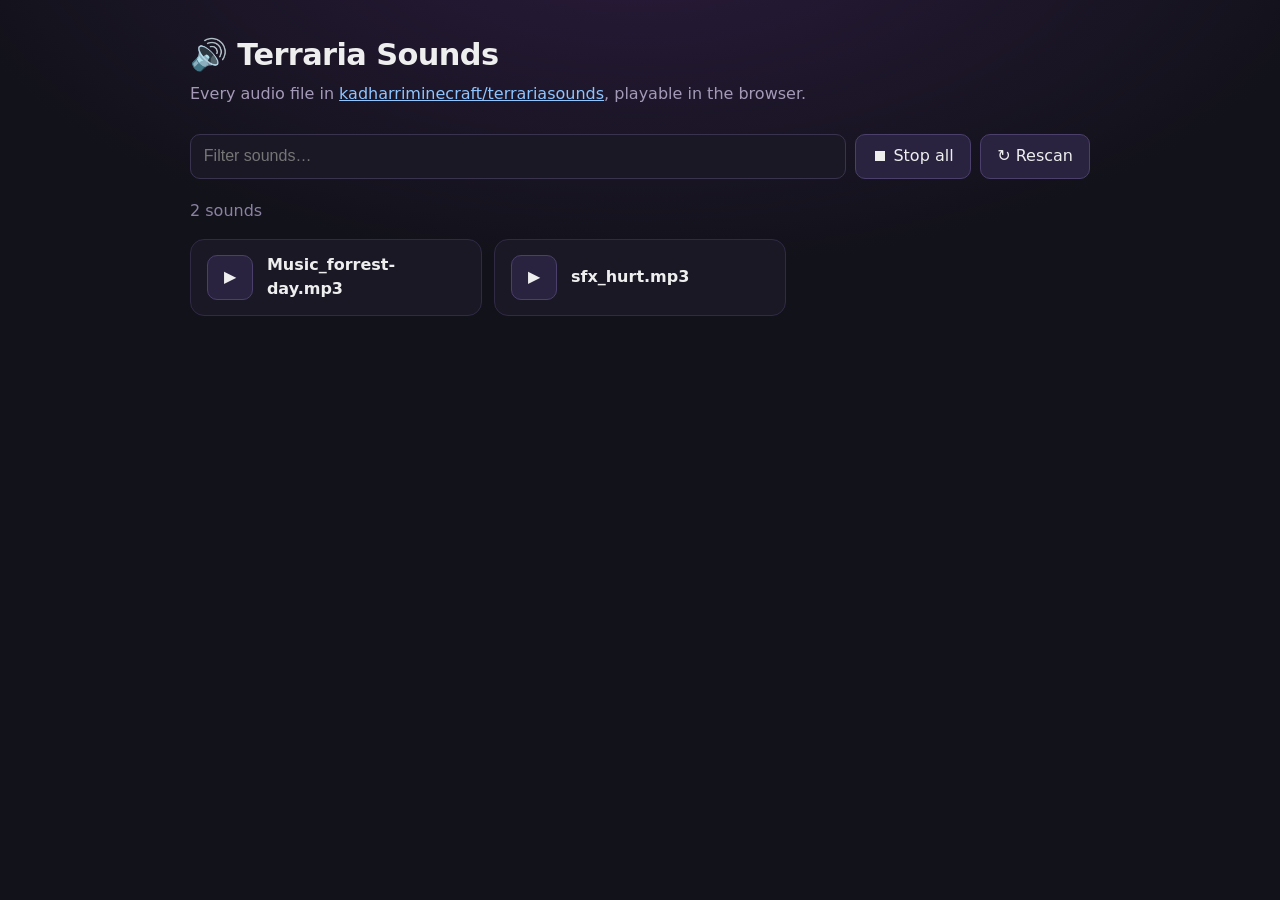
==== index.html @ 5f54c2b4 "Add single-file HTML sound board for the repo's audio files" ====
<!doctype html>
<html lang="en">
<head>
<meta charset="utf-8">
<meta name="viewport" content="width=device-width,initial-scale=1">
<title>Terraria Sounds — Sound Board</title>
<style>
  :root { color-scheme: dark; }
  * { box-sizing: border-box; }
  body {
    margin: 0; padding: 2rem 1.25rem 4rem;
    font: 16px/1.5 system-ui, -apple-system, "Segoe UI", sans-serif;
    background: radial-gradient(1200px 600px at 50% -10%, #2b1b3d, #12121a 60%);
    color: #eee; min-height: 100vh;
  }
  main { max-width: 900px; margin: 0 auto; }
  h1 { margin: 0 0 .25rem; font-size: 1.9rem; letter-spacing: -.02em; }
  p.sub { margin: 0 0 1.75rem; color: #a49ab8; }
  .toolbar { display: flex; gap: .6rem; flex-wrap: wrap; margin-bottom: 1.25rem; }
  input[type=search] {
    flex: 1 1 220px; padding: .6rem .8rem; border-radius: 10px;
    border: 1px solid #3a3350; background: #1b1826; color: #eee; font-size: 1rem;
  }
  button { font: inherit; cursor: pointer; }
  .toolbar button, .card .play {
    border: 1px solid #4b3f6b; background: #2a2340; color: #eee;
    padding: .6rem 1rem; border-radius: 10px; transition: .15s;
  }
  .toolbar button:hover, .card .play:hover { background: #3a2f57; }
  .grid { display: grid; gap: .75rem; grid-template-columns: repeat(auto-fill, minmax(260px, 1fr)); }
  .card {
    background: #1b1826; border: 1px solid #302a45; border-radius: 14px;
    padding: .85rem 1rem; display: flex; align-items: center; gap: .85rem;
  }
  .card.playing { border-color: #7ee0a5; box-shadow: 0 0 0 2px #7ee0a522; }
  .card .name { font-weight: 600; word-break: break-word; }
  .card .meta { color: #8b82a3; font-size: .8rem; }
  .card .play { flex: 0 0 auto; }
  .status { color: #8b82a3; margin: 1rem 0; }
  a { color: #8ec5ff; }
</style>
</head>
<body>
<main>
  <h1>🔊 Terraria Sounds</h1>
  <p class="sub">Every audio file in <a href="https://github.com/kadharriminecraft/terrariasounds">kadharriminecraft/terrariasounds</a>, playable in the browser.</p>

  <div class="toolbar">
    <input type="search" id="filter" placeholder="Filter sounds…" aria-label="Filter sounds">
    <button id="stopAll" type="button">⏹ Stop all</button>
    <button id="reload" type="button">↻ Rescan</button>
  </div>

  <p class="status" id="status">Loading…</p>
  <div class="grid" id="grid"></div>
</main>

<script>
const OWNER = "kadharriminecraft", REPO = "terrariasounds", BRANCH = "main";
const RAW = `https://raw.githubusercontent.com/${OWNER}/${REPO}/${BRANCH}/`;
const AUDIO = /\.(mp3|wav|ogg|m4a|flac|aac|opus|weba)$/i;

// Fallback list, used if the GitHub API is unreachable (offline / rate-limited).
const FALLBACK = ["Music_forrest-day.mp3", "sfx_hurt.mp3"];

let items = [];
const grid = document.getElementById("grid");
const statusEl = document.getElementById("status");
const filterEl = document.getElementById("filter");
let current = null;

function human(bytes) {
  if (!bytes) return "";
  const u = ["B", "KB", "MB", "GB"];
  let i = 0;
  while (bytes >= 1024 && i < u.length - 1) { bytes /= 1024; i++; }
  return `${bytes.toFixed(bytes < 10 && i > 0 ? 1 : 0)} ${u[i]}`;
}

function render() {
  const q = filterEl.value.trim().toLowerCase();
  const shown = items.filter(f => f.name.toLowerCase().includes(q));
  grid.textContent = "";
  for (const f of shown) grid.appendChild(card(f));
  statusEl.textContent = shown.length
    ? `${shown.length} sound${shown.length === 1 ? "" : "s"}`
    : "No sounds found.";
}

function card(file) {
  const el = document.createElement("div");
  el.className = "card";

  const btn = document.createElement("button");
  btn.className = "play";
  btn.type = "button";
  btn.textContent = "▶";

  const info = document.createElement("div");
  const name = document.createElement("div");
  name.className = "name";
  name.textContent = file.name;
  const meta = document.createElement("div");
  meta.className = "meta";
  meta.textContent = [file.dir, human(file.size)].filter(Boolean).join(" · ");
  info.append(name, meta);

  btn.addEventListener("click", () => play(el, file, btn));
  el.append(btn, info);
  return el;
}

function play(el, file, btn) {
  if (current) { current.audio.pause(); current.card.classList.remove("playing"); }
  const audio = new Audio(file.url);
  audio.preload = "none";
  btn.textContent = "⏸";
  el.classList.add("playing");
  current = { audio, card: el, btn };
  audio.addEventListener("ended", () => { btn.textContent = "▶"; el.classList.remove("playing"); });
  audio.play().catch(err => {
    statusEl.textContent = `Couldn't play ${file.name}: ${err.message}`;
    btn.textContent = "▶"; el.classList.remove("playing");
  });
}

async function scan() {
  statusEl.textContent = "Loading…";
  try {
    const res = await fetch(`https://api.github.com/repos/${OWNER}/${REPO}/git/trees/${BRANCH}?recursive=1`,
      { headers: { Accept: "application/vnd.github+json" } });
    if (!res.ok) throw new Error(`GitHub API ${res.status}`);
    const data = await res.json();
    const found = (data.tree || [])
      .filter(n => n.type === "blob" && AUDIO.test(n.path))
      .map(n => ({ name: n.path.split("/").pop(), dir: n.path.includes("/") ? n.path.split("/").slice(0, -1).join("/") : "", size: n.size, url: RAW + n.path.split("/").map(encodeURIComponent).join("/") }));
    items = found.length ? found : FALLBACK.map(n => ({ name: n, dir: "", size: 0, url: RAW + n }));
  } catch {
    items = FALLBACK.map(n => ({ name: n, dir: "", size: 0, url: RAW + n }));
    statusEl.textContent = "";
  }
  render();
}

filterEl.addEventListener("input", render);
document.getElementById("reload").addEventListener("click", scan);
document.getElementById("stopAll").addEventListener("click", () => {
  if (current) { current.audio.pause(); current.btn.textContent = "▶"; current.card.classList.remove("playing"); current = null; }
});

scan();
</script>
</body>
</html>
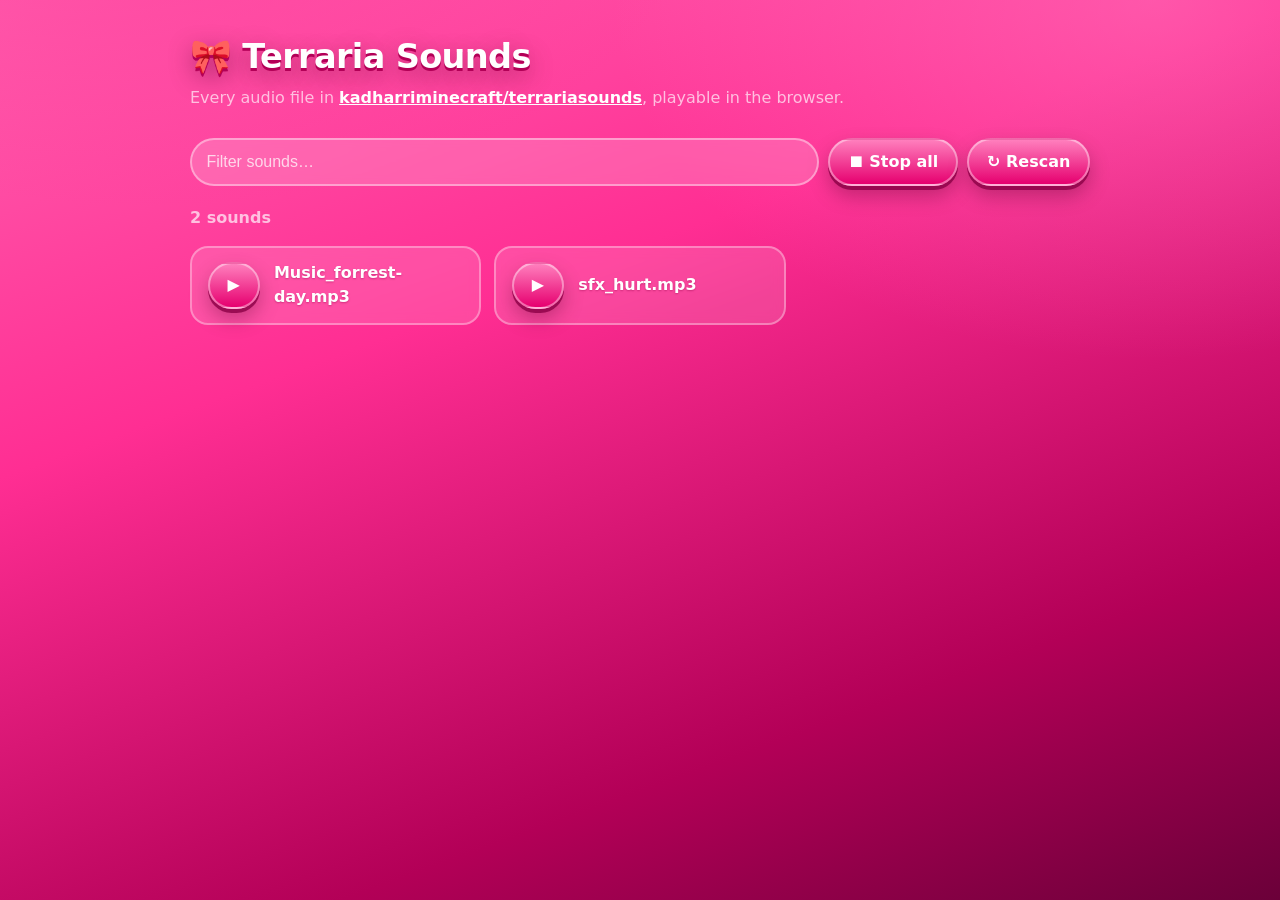
==== commit 883467e2: "Pink it up: hot-pink sound board theme" ====
--- a/index.html
+++ b/index.html
@@ -5,45 +5,80 @@
 <meta name="viewport" content="width=device-width,initial-scale=1">
 <title>Terraria Sounds — Sound Board</title>
 <style>
-  :root { color-scheme: dark; }
+  :root {
+    color-scheme: dark;
+    --pink-50:  #fff0f7;
+    --pink-200: #ffc0e0;
+    --pink-300: #ff9bcb;
+    --pink-400: #ff5fae;
+    --pink-500: #ff2e93;
+    --pink-600: #e6006f;
+    --pink-700: #b30057;
+    --ink:      #2a0a1c;
+  }
   * { box-sizing: border-box; }
   body {
     margin: 0; padding: 2rem 1.25rem 4rem;
     font: 16px/1.5 system-ui, -apple-system, "Segoe UI", sans-serif;
-    background: radial-gradient(1200px 600px at 50% -10%, #2b1b3d, #12121a 60%);
-    color: #eee; min-height: 100vh;
+    color: var(--pink-50);
+    min-height: 100vh;
+    background:
+      radial-gradient(900px 500px at 12% -10%, #ff2e9366, transparent 60%),
+      radial-gradient(900px 600px at 90% 0%, #ff8ac866, transparent 60%),
+      linear-gradient(160deg, #ff5fae 0%, #ff2e93 35%, #b30057 75%, #6b0039 100%);
+    background-attachment: fixed;
   }
   main { max-width: 900px; margin: 0 auto; }
-  h1 { margin: 0 0 .25rem; font-size: 1.9rem; letter-spacing: -.02em; }
-  p.sub { margin: 0 0 1.75rem; color: #a49ab8; }
+  h1 {
+    margin: 0 0 .25rem; font-size: 2.1rem; letter-spacing: -.02em;
+    color: #fff; text-shadow: 0 3px 0 #b30057, 0 8px 24px #4d002670;
+  }
+  p.sub { margin: 0 0 1.75rem; color: var(--pink-200); }
+  p.sub a { color: #fff; font-weight: 600; }
+
   .toolbar { display: flex; gap: .6rem; flex-wrap: wrap; margin-bottom: 1.25rem; }
   input[type=search] {
-    flex: 1 1 220px; padding: .6rem .8rem; border-radius: 10px;
-    border: 1px solid #3a3350; background: #1b1826; color: #eee; font-size: 1rem;
+    flex: 1 1 220px; padding: .65rem .9rem; border-radius: 999px;
+    border: 2px solid #fff6; background: #ffffff2e; color: #fff;
+    font-size: 1rem; outline: none; backdrop-filter: blur(4px);
   }
-  button { font: inherit; cursor: pointer; }
+  input[type=search]::placeholder { color: #ffd7ea; }
+  input[type=search]:focus { border-color: #fff; background: #ffffff44; }
+
+  button { font: inherit; cursor: pointer; font-weight: 600; }
   .toolbar button, .card .play {
-    border: 1px solid #4b3f6b; background: #2a2340; color: #eee;
-    padding: .6rem 1rem; border-radius: 10px; transition: .15s;
+    border: 2px solid #fff6; color: #fff;
+    background: linear-gradient(180deg, #ff7fbd, #e6006f);
+    padding: .6rem 1.1rem; border-radius: 999px;
+    box-shadow: 0 4px 0 #8c0047cc, 0 10px 20px #4d002655;
+    transition: transform .12s, box-shadow .12s, background .15s, filter .15s;
   }
-  .toolbar button:hover, .card .play:hover { background: #3a2f57; }
-  .grid { display: grid; gap: .75rem; grid-template-columns: repeat(auto-fill, minmax(260px, 1fr)); }
+  .toolbar button:hover, .card .play:hover { background: linear-gradient(180deg, #ffa0d1, #ff2e93); filter: brightness(1.05); }
+  .toolbar button:active, .card .play:active { transform: translateY(3px); box-shadow: 0 1px 0 #8c0047cc; }
+
+  .grid { display: grid; gap: .8rem; grid-template-columns: repeat(auto-fill, minmax(265px, 1fr)); }
   .card {
-    background: #1b1826; border: 1px solid #302a45; border-radius: 14px;
-    padding: .85rem 1rem; display: flex; align-items: center; gap: .85rem;
+    background: #fff2; border: 2px solid #fff5; border-radius: 18px;
+    padding: .85rem 1rem; display: flex; align-items: center; gap: .9rem;
+    backdrop-filter: blur(6px); transition: .15s;
   }
-  .card.playing { border-color: #7ee0a5; box-shadow: 0 0 0 2px #7ee0a522; }
-  .card .name { font-weight: 600; word-break: break-word; }
-  .card .meta { color: #8b82a3; font-size: .8rem; }
+  .card.playing {
+    border-color: #fff; background: #ffffff44;
+    box-shadow: 0 0 0 4px #ffffff33, 0 10px 26px #4d002666;
+    animation: glow 1.2s ease-in-out infinite alternate;
+  }
+  @keyframes glow { to { box-shadow: 0 0 0 8px #ffffff22, 0 12px 34px #ff2e9399; } }
+  .card .name { font-weight: 700; color: #fff; word-break: break-word; text-shadow: 0 1px 2px #8c004766; }
+  .card .meta { color: var(--pink-200); font-size: .8rem; }
   .card .play { flex: 0 0 auto; }
-  .status { color: #8b82a3; margin: 1rem 0; }
-  a { color: #8ec5ff; }
+  .status { color: var(--pink-200); margin: 1rem 0; font-weight: 600; }
+  a { color: #fff; }
 </style>
 </head>
 <body>
 <main>
-  <h1>🔊 Terraria Sounds</h1>
-  <p class="sub">Every audio file in <a href="https://github.com/kadharriminecraft/terrariasounds">kadharriminecraft/terrariasounds</a>, playable in the browser.</p>
+  <h1>🎀 Terraria Sounds</h1>
+  <p class="sub">Every audio file in <a href="https://github.com/kadharriminecraft/terrariasounds" target="_blank" rel="noopener">kadharriminecraft/terrariasounds</a>, playable in the browser.</p>
 
   <div class="toolbar">
     <input type="search" id="filter" placeholder="Filter sounds…" aria-label="Filter sounds">
@@ -137,7 +172,6 @@
     items = found.length ? found : FALLBACK.map(n => ({ name: n, dir: "", size: 0, url: RAW + n }));
   } catch {
     items = FALLBACK.map(n => ({ name: n, dir: "", size: 0, url: RAW + n }));
-    statusEl.textContent = "";
   }
   render();
 }
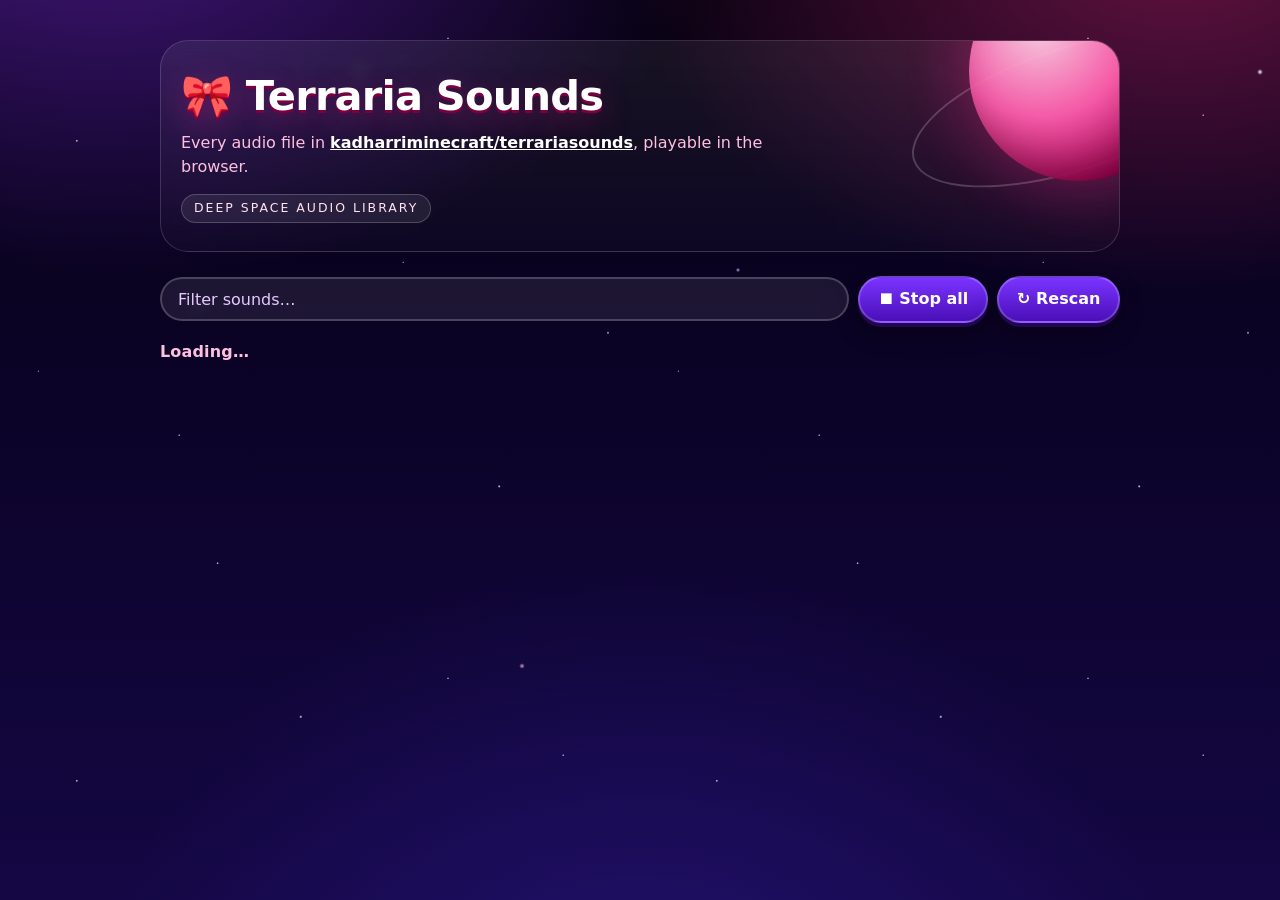
==== commit d63d4f70: "Rewire index.html to space theme + external CSS/JS" ====
--- a/index.html
+++ b/index.html
@@ -4,81 +4,16 @@
 <meta charset="utf-8">
 <meta name="viewport" content="width=device-width,initial-scale=1">
 <title>Terraria Sounds — Sound Board</title>
-<style>
-  :root {
-    color-scheme: dark;
-    --pink-50:  #fff0f7;
-    --pink-200: #ffc0e0;
-    --pink-300: #ff9bcb;
-    --pink-400: #ff5fae;
-    --pink-500: #ff2e93;
-    --pink-600: #e6006f;
-    --pink-700: #b30057;
-    --ink:      #2a0a1c;
-  }
-  * { box-sizing: border-box; }
-  body {
-    margin: 0; padding: 2rem 1.25rem 4rem;
-    font: 16px/1.5 system-ui, -apple-system, "Segoe UI", sans-serif;
-    color: var(--pink-50);
-    min-height: 100vh;
-    background:
-      radial-gradient(900px 500px at 12% -10%, #ff2e9366, transparent 60%),
-      radial-gradient(900px 600px at 90% 0%, #ff8ac866, transparent 60%),
-      linear-gradient(160deg, #ff5fae 0%, #ff2e93 35%, #b30057 75%, #6b0039 100%);
-    background-attachment: fixed;
-  }
-  main { max-width: 900px; margin: 0 auto; }
-  h1 {
-    margin: 0 0 .25rem; font-size: 2.1rem; letter-spacing: -.02em;
-    color: #fff; text-shadow: 0 3px 0 #b30057, 0 8px 24px #4d002670;
-  }
-  p.sub { margin: 0 0 1.75rem; color: var(--pink-200); }
-  p.sub a { color: #fff; font-weight: 600; }
-
-  .toolbar { display: flex; gap: .6rem; flex-wrap: wrap; margin-bottom: 1.25rem; }
-  input[type=search] {
-    flex: 1 1 220px; padding: .65rem .9rem; border-radius: 999px;
-    border: 2px solid #fff6; background: #ffffff2e; color: #fff;
-    font-size: 1rem; outline: none; backdrop-filter: blur(4px);
-  }
-  input[type=search]::placeholder { color: #ffd7ea; }
-  input[type=search]:focus { border-color: #fff; background: #ffffff44; }
-
-  button { font: inherit; cursor: pointer; font-weight: 600; }
-  .toolbar button, .card .play {
-    border: 2px solid #fff6; color: #fff;
-    background: linear-gradient(180deg, #ff7fbd, #e6006f);
-    padding: .6rem 1.1rem; border-radius: 999px;
-    box-shadow: 0 4px 0 #8c0047cc, 0 10px 20px #4d002655;
-    transition: transform .12s, box-shadow .12s, background .15s, filter .15s;
-  }
-  .toolbar button:hover, .card .play:hover { background: linear-gradient(180deg, #ffa0d1, #ff2e93); filter: brightness(1.05); }
-  .toolbar button:active, .card .play:active { transform: translateY(3px); box-shadow: 0 1px 0 #8c0047cc; }
-
-  .grid { display: grid; gap: .8rem; grid-template-columns: repeat(auto-fill, minmax(265px, 1fr)); }
-  .card {
-    background: #fff2; border: 2px solid #fff5; border-radius: 18px;
-    padding: .85rem 1rem; display: flex; align-items: center; gap: .9rem;
-    backdrop-filter: blur(6px); transition: .15s;
-  }
-  .card.playing {
-    border-color: #fff; background: #ffffff44;
-    box-shadow: 0 0 0 4px #ffffff33, 0 10px 26px #4d002666;
-    animation: glow 1.2s ease-in-out infinite alternate;
-  }
-  @keyframes glow { to { box-shadow: 0 0 0 8px #ffffff22, 0 12px 34px #ff2e9399; } }
-  .card .name { font-weight: 700; color: #fff; word-break: break-word; text-shadow: 0 1px 2px #8c004766; }
-  .card .meta { color: var(--pink-200); font-size: .8rem; }
-  .card .play { flex: 0 0 auto; }
-  .status { color: var(--pink-200); margin: 1rem 0; font-weight: 600; }
-  a { color: #fff; }
-</style>
+<meta name="description" content="A space-themed sound board for every audio file in kadharriminecraft/terrariasounds.">
+<link rel="stylesheet" href="style.css">
 </head>
 <body>
 <main>
-  <h1>🎀 Terraria Sounds</h1>
-  <p class="sub">Every audio file in <a href="https://github.com/kadharriminecraft/terrariasounds" target="_blank" rel="noopener">kadharriminecraft/terrariasounds</a>, playable in the browser.</p>
+  <header class="hero">
+    <h1>🎀 Terraria Sounds</h1>
+    <p class="sub">Every audio file in <a href="https://github.com/kadharriminecraft/terrariasounds" target="_blank" rel="noopener">kadharriminecraft/terrariasounds</a>, playable in the browser.</p>
+    <span class="tagline">Deep space audio library</span>
+  </header>
 
   <div class="toolbar">
     <input type="search" id="filter" placeholder="Filter sounds…" aria-label="Filter sounds">
@@ -86,103 +21,10 @@
     <button id="reload" type="button">↻ Rescan</button>
   </div>
 
-  <p class="status" id="status">Loading…</p>
+  <p class="status" id="status" role="status" aria-live="polite">Loading…</p>
   <div class="grid" id="grid"></div>
 </main>
 
-<script>
-const OWNER = "kadharriminecraft", REPO = "terrariasounds", BRANCH = "main";
-const RAW = `https://raw.githubusercontent.com/${OWNER}/${REPO}/${BRANCH}/`;
-const AUDIO = /\.(mp3|wav|ogg|m4a|flac|aac|opus|weba)$/i;
-
-// Fallback list, used if the GitHub API is unreachable (offline / rate-limited).
-const FALLBACK = ["Music_forrest-day.mp3", "sfx_hurt.mp3"];
-
-let items = [];
-const grid = document.getElementById("grid");
-const statusEl = document.getElementById("status");
-const filterEl = document.getElementById("filter");
-let current = null;
-
-function human(bytes) {
-  if (!bytes) return "";
-  const u = ["B", "KB", "MB", "GB"];
-  let i = 0;
-  while (bytes >= 1024 && i < u.length - 1) { bytes /= 1024; i++; }
-  return `${bytes.toFixed(bytes < 10 && i > 0 ? 1 : 0)} ${u[i]}`;
-}
-
-function render() {
-  const q = filterEl.value.trim().toLowerCase();
-  const shown = items.filter(f => f.name.toLowerCase().includes(q));
-  grid.textContent = "";
-  for (const f of shown) grid.appendChild(card(f));
-  statusEl.textContent = shown.length
-    ? `${shown.length} sound${shown.length === 1 ? "" : "s"}`
-    : "No sounds found.";
-}
-
-function card(file) {
-  const el = document.createElement("div");
-  el.className = "card";
-
-  const btn = document.createElement("button");
-  btn.className = "play";
-  btn.type = "button";
-  btn.textContent = "▶";
-
-  const info = document.createElement("div");
-  const name = document.createElement("div");
-  name.className = "name";
-  name.textContent = file.name;
-  const meta = document.createElement("div");
-  meta.className = "meta";
-  meta.textContent = [file.dir, human(file.size)].filter(Boolean).join(" · ");
-  info.append(name, meta);
-
-  btn.addEventListener("click", () => play(el, file, btn));
-  el.append(btn, info);
-  return el;
-}
-
-function play(el, file, btn) {
-  if (current) { current.audio.pause(); current.card.classList.remove("playing"); }
-  const audio = new Audio(file.url);
-  audio.preload = "none";
-  btn.textContent = "⏸";
-  el.classList.add("playing");
-  current = { audio, card: el, btn };
-  audio.addEventListener("ended", () => { btn.textContent = "▶"; el.classList.remove("playing"); });
-  audio.play().catch(err => {
-    statusEl.textContent = `Couldn't play ${file.name}: ${err.message}`;
-    btn.textContent = "▶"; el.classList.remove("playing");
-  });
-}
-
-async function scan() {
-  statusEl.textContent = "Loading…";
-  try {
-    const res = await fetch(`https://api.github.com/repos/${OWNER}/${REPO}/git/trees/${BRANCH}?recursive=1`,
-      { headers: { Accept: "application/vnd.github+json" } });
-    if (!res.ok) throw new Error(`GitHub API ${res.status}`);
-    const data = await res.json();
-    const found = (data.tree || [])
-      .filter(n => n.type === "blob" && AUDIO.test(n.path))
-      .map(n => ({ name: n.path.split("/").pop(), dir: n.path.includes("/") ? n.path.split("/").slice(0, -1).join("/") : "", size: n.size, url: RAW + n.path.split("/").map(encodeURIComponent).join("/") }));
-    items = found.length ? found : FALLBACK.map(n => ({ name: n, dir: "", size: 0, url: RAW + n }));
-  } catch {
-    items = FALLBACK.map(n => ({ name: n, dir: "", size: 0, url: RAW + n }));
-  }
-  render();
-}
-
-filterEl.addEventListener("input", render);
-document.getElementById("reload").addEventListener("click", scan);
-document.getElementById("stopAll").addEventListener("click", () => {
-  if (current) { current.audio.pause(); current.btn.textContent = "▶"; current.card.classList.remove("playing"); current = null; }
-});
-
-scan();
-</script>
+<script src="app.js"></script>
 </body>
 </html>
--- a/style.css
+++ b/style.css
@@ -0,0 +1,269 @@
+/* ==========================================================
+   Terraria Sounds — Space Theme
+   Palette + design tokens
+   ========================================================== */
+:root {
+  color-scheme: dark;
+
+  --pink-50:  #fff0f7;
+  --pink-200: #ffc0e0;
+  --pink-300: #ff9bcb;
+  --pink-400: #ff5fae;
+  --pink-500: #ff2e93;
+  --pink-600: #e6006f;
+  --pink-700: #b30057;
+
+  --space-900: #05010f;
+  --space-800: #0b0326;
+  --space-700: #140744;
+  --space-600: #1e0a63;
+  --space-500: #2a1189;
+  --ink:      #2a0a1c;
+
+  --card-bg:     #ffffff14;
+  --card-border: #ffffff26;
+  --radius:      20px;
+  --radius-pill: 999px;
+}
+
+* { box-sizing: border-box; }
+
+html, body { min-height: 100%; }
+
+body {
+  margin: 0;
+  padding: 2.5rem 1.25rem 4rem;
+  font: 16px/1.5 system-ui, -apple-system, "Segoe UI", sans-serif;
+  color: var(--pink-50);
+  min-height: 100vh;
+  background:
+    radial-gradient(1000px 620px at 8% -12%,  rgba(120, 40, 220, .55), transparent 62%),
+    radial-gradient(900px 560px at 92% -6%,  rgba(255, 46, 147, .38), transparent 62%),
+    radial-gradient(800px 700px at 50% 115%, rgba(38, 20, 120, .75), transparent 68%),
+    linear-gradient(180deg, var(--space-900) 0%, var(--space-800) 40%, var(--space-700) 100%);
+  background-attachment: fixed;
+  overflow-x: hidden;
+}
+
+/* ---------- Starfield layers ---------- */
+body::before,
+body::after {
+  content: "";
+  position: fixed;
+  inset: 0;
+  pointer-events: none;
+  z-index: 0;
+}
+
+/* small, static stars */
+body::before {
+  background-image:
+    radial-gradient(1.4px 1.4px at 12% 22%, #fff, transparent),
+    radial-gradient(1.2px 1.2px at 28% 68%, #ffd7ea, transparent),
+    radial-gradient(1.6px 1.6px at 47% 12%, #fff, transparent),
+    radial-gradient(1.1px 1.1px at 63% 41%, #c9b6ff, transparent),
+    radial-gradient(1.5px 1.5px at 78% 76%, #fff, transparent),
+    radial-gradient(1.2px 1.2px at 88% 18%, #ffe0f2, transparent),
+    radial-gradient(1.3px 1.3px at 34% 88%, #fff, transparent),
+    radial-gradient(1.1px 1.1px at 6% 58%, #b8a4ff, transparent),
+    radial-gradient(1.4px 1.4px at 95% 52%, #fff, transparent),
+    radial-gradient(1.2px 1.2px at 70% 6%, #fff, transparent);
+  background-size: 640px 640px;
+  opacity: .9;
+}
+
+/* larger twinkling stars */
+body::after {
+  background-image:
+    radial-gradient(2.4px 2.4px at 22% 34%, #ffffffdd, transparent),
+    radial-gradient(2.8px 2.8px at 58% 74%, #ffc0e0cc, transparent),
+    radial-gradient(2.2px 2.2px at 82% 30%, #c9b6ffdd, transparent),
+    radial-gradient(3px 3px at 40% 8%,   #ffffffee, transparent);
+  background-size: 900px 900px;
+  animation: twinkle 5s ease-in-out infinite alternate;
+}
+
+@keyframes twinkle {
+  from { opacity: .25; transform: translateY(0); }
+  to   { opacity: .95; transform: translateY(-14px); }
+}
+
+/* ---------- Layout ---------- */
+main {
+  position: relative;
+  z-index: 1;
+  max-width: 960px;
+  margin: 0 auto;
+}
+
+/* Decorative orbiting planet behind the header */
+.hero {
+  position: relative;
+  margin-bottom: 1.5rem;
+  padding: 1.5rem 1.25rem 1.75rem;
+  border: 1px solid var(--card-border);
+  border-radius: 28px;
+  background: linear-gradient(180deg, #ffffff12, #ffffff06);
+  backdrop-filter: blur(8px);
+  overflow: hidden;
+}
+.hero::after {
+  content: "";
+  position: absolute;
+  right: -70px; top: -80px;
+  width: 220px; height: 220px;
+  border-radius: 50%;
+  background:
+    radial-gradient(circle at 32% 30%, #ffd7ea, #ff5fae 42%, #b30057 78%, #4d0026);
+  box-shadow: 0 0 70px #ff2e9366, inset -18px -14px 40px #00000055;
+  opacity: .95;
+}
+.hero::before {
+  content: "";
+  position: absolute;
+  right: -120px; top: 6px;
+  width: 330px; height: 120px;
+  border: 2px solid #ffffff33;
+  border-radius: 50%;
+  transform: rotate(-18deg);
+  pointer-events: none;
+}
+
+h1 {
+  margin: 0 0 .25rem;
+  font-size: clamp(1.8rem, 5vw, 2.6rem);
+  letter-spacing: -.02em;
+  color: #fff;
+  text-shadow: 0 3px 0 #7a003f, 0 10px 34px #ff2e9355;
+}
+p.sub { margin: 0; max-width: 60ch; color: var(--pink-200); }
+p.sub a { color: #fff; font-weight: 600; }
+.tagline {
+  display: inline-block;
+  margin-top: .9rem;
+  padding: .25rem .75rem;
+  font-size: .78rem;
+  letter-spacing: .16em;
+  text-transform: uppercase;
+  color: #ffe3f1;
+  border: 1px solid #ffffff33;
+  border-radius: var(--radius-pill);
+  background: #ffffff14;
+}
+
+/* ---------- Toolbar ---------- */
+.toolbar {
+  display: flex;
+  gap: .6rem;
+  flex-wrap: wrap;
+  align-items: center;
+  margin-bottom: 1.1rem;
+}
+input[type=search] {
+  flex: 1 1 240px;
+  padding: .65rem 1rem;
+  border-radius: var(--radius-pill);
+  border: 2px solid #ffffff33;
+  background: #ffffff14;
+  color: #fff;
+  font-size: 1rem;
+  font-family: inherit;
+  outline: none;
+  backdrop-filter: blur(6px);
+  transition: .15s;
+}
+input[type=search]::placeholder { color: #e6c9ff; }
+input[type=search]:focus {
+  border-color: #ffc0e0;
+  background: #ffffff22;
+  box-shadow: 0 0 0 4px #ff2e9333;
+}
+
+button { font: inherit; cursor: pointer; font-weight: 600; }
+.toolbar button, .card .play {
+  border: 2px solid #ffffff33;
+  color: #fff;
+  background: linear-gradient(180deg, #7a34ff, #4a0fb8);
+  padding: .6rem 1.1rem;
+  border-radius: var(--radius-pill);
+  box-shadow: 0 4px 0 #2a0863cc, 0 10px 24px #00000055;
+  transition: transform .12s, box-shadow .12s, background .15s, filter .15s;
+}
+.toolbar button:hover, .card .play:hover {
+  background: linear-gradient(180deg, #a05bff, #6a24e0);
+  filter: brightness(1.07);
+}
+.toolbar button:active, .card .play:active {
+  transform: translateY(3px);
+  box-shadow: 0 1px 0 #2a0863cc;
+}
+:focus-visible { outline: 3px solid #ffc0e0; outline-offset: 2px; }
+
+/* ---------- Status ---------- */
+.status {
+  color: var(--pink-200);
+  margin: 0 0 1rem;
+  font-weight: 600;
+  letter-spacing: .01em;
+}
+
+/* ---------- Sound cards ---------- */
+.grid {
+  display: grid;
+  gap: .8rem;
+  grid-template-columns: repeat(auto-fill, minmax(270px, 1fr));
+}
+.card {
+  position: relative;
+  background: var(--card-bg);
+  border: 1px solid var(--card-border);
+  border-radius: var(--radius);
+  padding: .85rem 1rem;
+  display: flex;
+  align-items: center;
+  gap: .9rem;
+  backdrop-filter: blur(8px);
+  transition: .15s;
+}
+.card::before {
+  content: "🪐";
+  position: absolute;
+  top: 6px; right: 12px;
+  font-size: .85rem;
+  opacity: .35;
+}
+.card:hover { border-color: #ffffff55; background: #ffffff1f; transform: translateY(-2px); }
+.card.playing {
+  border-color: #ffc0e0;
+  background: #ffffff2b;
+  box-shadow: 0 0 0 4px #ff2e9333, 0 12px 30px #ff2e9355;
+  animation: glow 1.2s ease-in-out infinite alternate;
+}
+@keyframes glow {
+  to { box-shadow: 0 0 0 9px #ff2e9322, 0 14px 40px #ff2e9399; }
+}
+.card .name {
+  font-weight: 700;
+  color: #fff;
+  word-break: break-word;
+  text-shadow: 0 1px 3px #00000066;
+  padding-right: 1.6rem;
+}
+.card .meta { color: var(--pink-200); font-size: .8rem; }
+.card .play {
+  flex: 0 0 auto;
+  width: 46px; height: 46px;
+  padding: 0;
+  font-size: 1.1rem;
+  border-radius: 50%;
+  background: radial-gradient(circle at 30% 28%, #ff9bcb, #e6006f 70%);
+  box-shadow: 0 4px 0 #8c0047cc, 0 10px 20px #00000055;
+}
+
+a { color: #fff; }
+
+/* ---------- Motion preferences ---------- */
+@media (prefers-reduced-motion: reduce) {
+  body::after, .card.playing { animation: none; }
+  .card, .toolbar button, .card .play { transition: none; }
+}
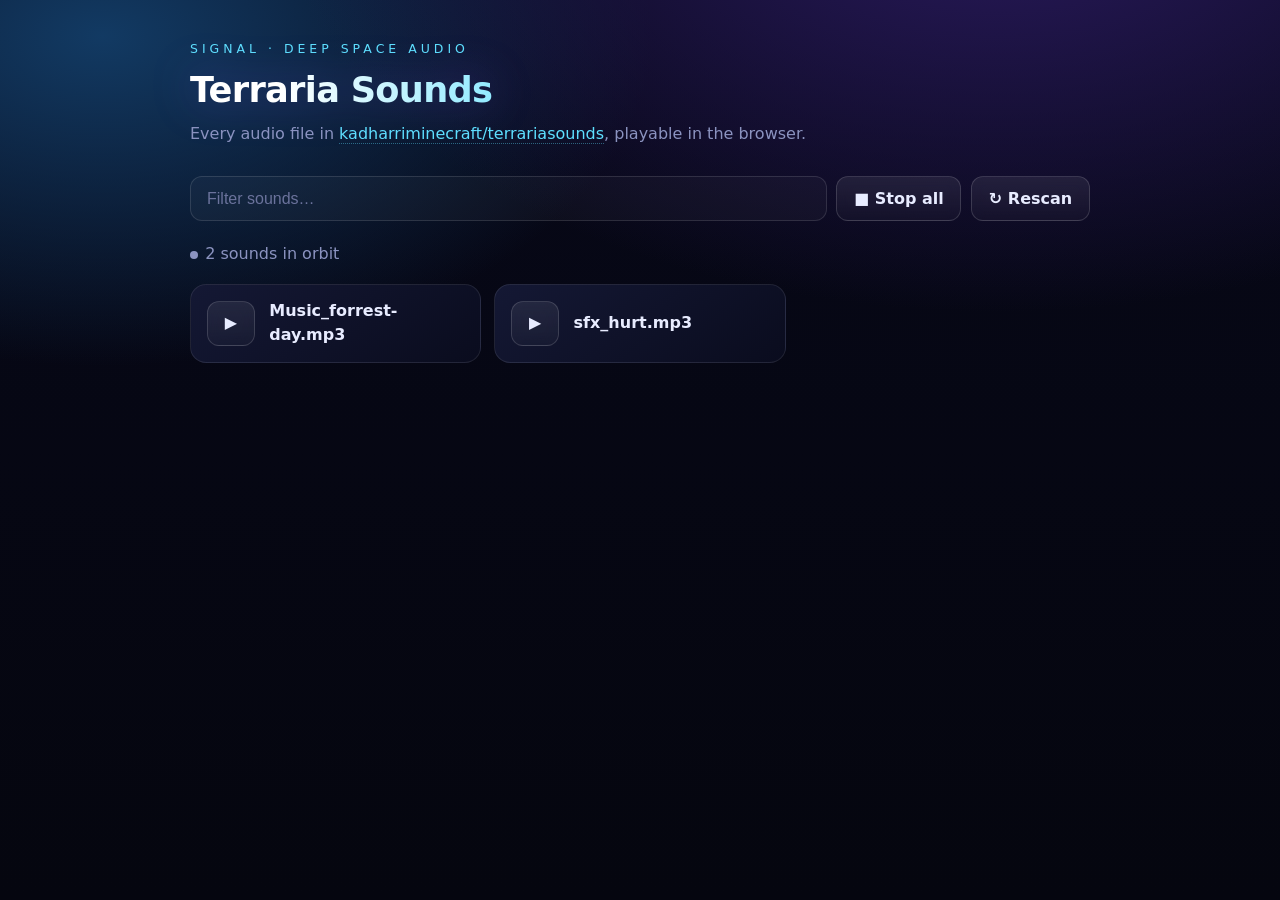
==== commit c793eda9: "Space theme: starfield, nebula gradient, glowing player cards" ====
--- a/index.html
+++ b/index.html
@@ -3,28 +3,248 @@
 <head>
 <meta charset="utf-8">
 <meta name="viewport" content="width=device-width,initial-scale=1">
-<title>Terraria Sounds — Sound Board</title>
-<meta name="description" content="A space-themed sound board for every audio file in kadharriminecraft/terrariasounds.">
-<link rel="stylesheet" href="style.css">
+<title>Terraria Sounds — Space Sound Board</title>
+<style>
+  :root {
+    color-scheme: dark;
+    --void:   #05060f;
+    --ink:    #e8ecff;
+    --dim:    #8b93c0;
+    --cyan:   #5ee0ff;
+    --violet: #a06bff;
+    --magenta:#ff5fd0;
+  }
+  * { box-sizing: border-box; }
+  html, body { height: 100%; }
+  body {
+    margin: 0; padding: 2.5rem 1.25rem 4rem;
+    font: 16px/1.5 system-ui, -apple-system, "Segoe UI", sans-serif;
+    color: var(--ink);
+    min-height: 100vh;
+    background: radial-gradient(1200px 700px at 78% -12%, #2a1a5e 0%, transparent 60%),
+                radial-gradient(1000px 600px at 8% 4%, #123a63 0%, transparent 55%),
+                linear-gradient(180deg, #070818 0%, var(--void) 100%);
+    background-attachment: fixed;
+    overflow-x: hidden;
+  }
+  /* starfield */
+  #stars { position: fixed; inset: 0; z-index: 0; pointer-events: none; }
+  .star {
+    position: absolute; top: 0; left: 0; border-radius: 50%;
+    background: #fff; opacity: .9;
+    animation: drift linear infinite, twinkle ease-in-out infinite alternate;
+  }
+  @keyframes drift { from { transform: translate(0,0); } to { transform: translateY(115vh); } }
+  @keyframes twinkle { from { opacity: .15; } to { opacity: 1; } }
+  main { position: relative; z-index: 1; max-width: 900px; margin: 0 auto; }
+
+  .eyebrow { margin: 0 0 .3rem; color: var(--cyan); font-size: .78rem; letter-spacing: .32em; text-transform: uppercase; }
+  h1 {
+    margin: 0 0 .35rem; font-size: 2.2rem; letter-spacing: -.02em; font-weight: 800;
+    background: linear-gradient(90deg, #fff 10%, var(--cyan) 45%, var(--violet) 75%, var(--magenta));
+    -webkit-background-clip: text; background-clip: text; color: transparent;
+    filter: drop-shadow(0 0 22px #7a5bff55);
+  }
+  p.sub { margin: 0 0 1.9rem; color: var(--dim); }
+  p.sub a { color: var(--cyan); text-decoration: none; border-bottom: 1px dotted #5ee0ff66; }
+  p.sub a:hover { color: #fff; }
+
+  .toolbar { display: flex; gap: .6rem; flex-wrap: wrap; margin-bottom: 1.3rem; }
+  input[type=search] {
+    flex: 1 1 220px; padding: .7rem 1rem; border-radius: 12px;
+    border: 1px solid #ffffff1f; background: #ffffff08; color: var(--ink);
+    font-size: 1rem; outline: none; transition: .2s;
+  }
+  input[type=search]::placeholder { color: #6b739c; }
+  input[type=search]:focus { border-color: var(--cyan); background: #5ee0ff12; box-shadow: 0 0 0 3px #5ee0ff22; }
+
+  button { font: inherit; font-weight: 600; cursor: pointer; color: var(--ink); }
+  .toolbar button, .card .play {
+    border: 1px solid #ffffff26; background: linear-gradient(180deg, #ffffff14, #ffffff07);
+    padding: .6rem 1.05rem; border-radius: 12px; transition: .18s;
+    backdrop-filter: blur(6px);
+  }
+  .toolbar button:hover, .card .play:hover {
+    border-color: var(--cyan); color: #fff; background: #5ee0ff1f;
+    box-shadow: 0 0 18px #5ee0ff40;
+  }
+  .toolbar button:active, .card .play:active { transform: translateY(1px); }
+
+  .grid { display: grid; gap: .8rem; grid-template-columns: repeat(auto-fill, minmax(268px, 1fr)); }
+  .card {
+    position: relative; overflow: hidden;
+    background: linear-gradient(145deg, #141834 0%, #0a0c1e 100%);
+    border: 1px solid #ffffff17; border-radius: 16px;
+    padding: .9rem 1rem; display: flex; align-items: center; gap: .9rem;
+    transition: .2s;
+  }
+  .card:hover { border-color: #ffffff33; transform: translateY(-2px); }
+  .card.playing { border-color: var(--cyan); box-shadow: 0 0 0 1px #5ee0ff55, 0 0 30px #5ee0ff33; }
+  /* animated sweep on the playing card */
+  .card.playing::after {
+    content: ""; position: absolute; inset: 0;
+    background: linear-gradient(100deg, transparent 20%, #5ee0ff22 50%, transparent 80%);
+    background-size: 200% 100%;
+    animation: sweep 1.6s linear infinite;
+    pointer-events: none;
+  }
+  @keyframes sweep { from { background-position: 150% 0; } to { background-position: -50% 0; } }
+  .card .play { flex: 0 0 auto; }
+  .card.playing .play { border-color: var(--cyan); color: #fff; background: #5ee0ff2b; }
+  .card .name { font-weight: 650; word-break: break-word; }
+  .card .meta { color: var(--dim); font-size: .8rem; }
+  .status { color: var(--dim); margin: 1.1rem 0; }
+  .dot { display: inline-block; width: 8px; height: 8px; border-radius: 50%; background: var(--dim); margin-right: .45rem; vertical-align: middle; }
+  .dot.on { background: var(--cyan); box-shadow: 0 0 10px var(--cyan); animation: pulse 1.1s ease-in-out infinite; }
+  @keyframes pulse { 50% { opacity: .35; } }
+  a { color: var(--cyan); }
+</style>
 </head>
 <body>
+<div id="stars" aria-hidden="true"></div>
+
 <main>
-  <header class="hero">
-    <h1>🎀 Terraria Sounds</h1>
-    <p class="sub">Every audio file in <a href="https://github.com/kadharriminecraft/terrariasounds" target="_blank" rel="noopener">kadharriminecraft/terrariasounds</a>, playable in the browser.</p>
-    <span class="tagline">Deep space audio library</span>
-  </header>
+  <p class="eyebrow">Signal · Deep Space Audio</p>
+  <h1>Terraria Sounds</h1>
+  <p class="sub">Every audio file in <a href="https://github.com/kadharriminecraft/terrariasounds" target="_blank" rel="noopener">kadharriminecraft/terrariasounds</a>, playable in the browser.</p>
 
   <div class="toolbar">
     <input type="search" id="filter" placeholder="Filter sounds…" aria-label="Filter sounds">
-    <button id="stopAll" type="button">⏹ Stop all</button>
+    <button id="stopAll" type="button">■ Stop all</button>
     <button id="reload" type="button">↻ Rescan</button>
   </div>
 
-  <p class="status" id="status" role="status" aria-live="polite">Loading…</p>
+  <p class="status" id="status"><span class="dot" id="dot"></span>Loading…</p>
   <div class="grid" id="grid"></div>
 </main>
 
-<script src="app.js"></script>
+<script>
+// --- starfield ---------------------------------------------------------
+const starsEl = document.getElementById("stars");
+for (let i = 0; i < 140; i++) {
+  const s = document.createElement("div");
+  const size = Math.random() * 2 + 1;
+  const dur = 20 + Math.random() * 60;
+  s.className = "star";
+  s.style.width = s.style.height = size + "px";
+  s.style.left = Math.random() * 100 + "vw";
+  s.style.top = (-Math.random() * 100) + "vh";
+  s.style.setProperty("animation-duration", dur + "s, " + (2 + Math.random() * 4) + "s");
+  s.style.animationDelay = -Math.random() * 60 + "s, 0s";
+  starsEl.appendChild(s);
+}
+
+// --- board -------------------------------------------------------------
+const OWNER = "kadharriminecraft", REPO = "terrariasounds", BRANCH = "main";
+const RAW = `https://raw.githubusercontent.com/${OWNER}/${REPO}/${BRANCH}/`;
+const AUDIO = /\.(mp3|wav|ogg|m4a|flac|aac|opus|weba)$/i;
+
+// Fallback list, used if the GitHub API is unreachable (offline / rate-limited).
+const FALLBACK = ["Music_forrest-day.mp3", "sfx_hurt.mp3"];
+
+let items = [];
+const grid = document.getElementById("grid");
+const statusEl = document.getElementById("status");
+const dotEl = document.getElementById("dot");
+const filterEl = document.getElementById("filter");
+let current = null;
+
+function human(bytes) {
+  if (!bytes) return "";
+  const u = ["B", "KB", "MB", "GB"];
+  let i = 0;
+  while (bytes >= 1024 && i < u.length - 1) { bytes /= 1024; i++; }
+  return `${bytes.toFixed(bytes < 10 && i > 0 ? 1 : 0)} ${u[i]}`;
+}
+
+function setStatus(text, playing) {
+  statusEl.textContent = text;
+  const d = document.createElement("span");
+  d.className = "dot" + (playing ? " on" : "");
+  statusEl.prepend(d);
+}
+
+function render() {
+  const q = filterEl.value.trim().toLowerCase();
+  const shown = items.filter(f => f.name.toLowerCase().includes(q));
+  grid.textContent = "";
+  for (const f of shown) grid.appendChild(card(f));
+  setStatus(shown.length
+    ? `${shown.length} sound${shown.length === 1 ? "" : "s"} in orbit`
+    : "No signals found.", !!current);
+}
+
+function card(file) {
+  const el = document.createElement("div");
+  el.className = "card";
+
+  const btn = document.createElement("button");
+  btn.className = "play";
+  btn.type = "button";
+  btn.textContent = "▶";
+  btn.setAttribute("aria-label", "Play " + file.name);
+
+  const info = document.createElement("div");
+  const name = document.createElement("div");
+  name.className = "name";
+  name.textContent = file.name;
+  const meta = document.createElement("div");
+  meta.className = "meta";
+  meta.textContent = [file.dir, human(file.size)].filter(Boolean).join(" · ");
+  info.append(name, meta);
+
+  btn.addEventListener("click", () => play(el, file, btn));
+  el.append(btn, info);
+  return el;
+}
+
+function stop() {
+  if (current) { current.audio.pause(); current.btn.textContent = "▶"; current.card.classList.remove("playing"); current = null; }
+  setStatus(`${items.length} sound${items.length === 1 ? "" : "s"} in orbit`, false);
+}
+
+function play(el, file, btn) {
+  if (current) { current.audio.pause(); current.btn.textContent = "▶"; current.card.classList.remove("playing"); }
+  const audio = new Audio(file.url);
+  audio.preload = "none";
+  btn.textContent = "❚❚";
+  el.classList.add("playing");
+  current = { audio, card: el, btn };
+  setStatus("Now playing: " + file.name, true);
+  audio.addEventListener("ended", stop);
+  audio.addEventListener("error", () => {
+    stop();
+    setStatus(`Couldn't play ${file.name} — file may be empty or missing.`, false);
+  });
+  audio.play().catch(err => {
+    stop();
+    setStatus(`Couldn't play ${file.name}: ${err.message}`, false);
+  });
+}
+
+async function scan() {
+  stop();
+  setStatus("Scanning the repo…", false);
+  try {
+    const res = await fetch(`https://api.github.com/repos/${OWNER}/${REPO}/git/trees/${BRANCH}?recursive=1`,
+      { headers: { Accept: "application/vnd.github+json" } });
+    if (!res.ok) throw new Error(`GitHub API ${res.status}`);
+    const data = await res.json();
+    const found = (data.tree || [])
+      .filter(n => n.type === "blob" && AUDIO.test(n.path))
+      .map(n => ({ name: n.path.split("/").pop(), dir: n.path.includes("/") ? n.path.split("/").slice(0, -1).join("/") : "", size: n.size, url: RAW + n.path.split("/").map(encodeURIComponent).join("/") }));
+    items = found.length ? found : FALLBACK.map(n => ({ name: n, dir: "", size: 0, url: RAW + n }));
+  } catch {
+    items = FALLBACK.map(n => ({ name: n, dir: "", size: 0, url: RAW + n }));
+  }
+  render();
+}
+
+filterEl.addEventListener("input", render);
+document.getElementById("reload").addEventListener("click", scan);
+document.getElementById("stopAll").addEventListener("click", stop);
+
+scan();
+</script>
 </body>
 </html>
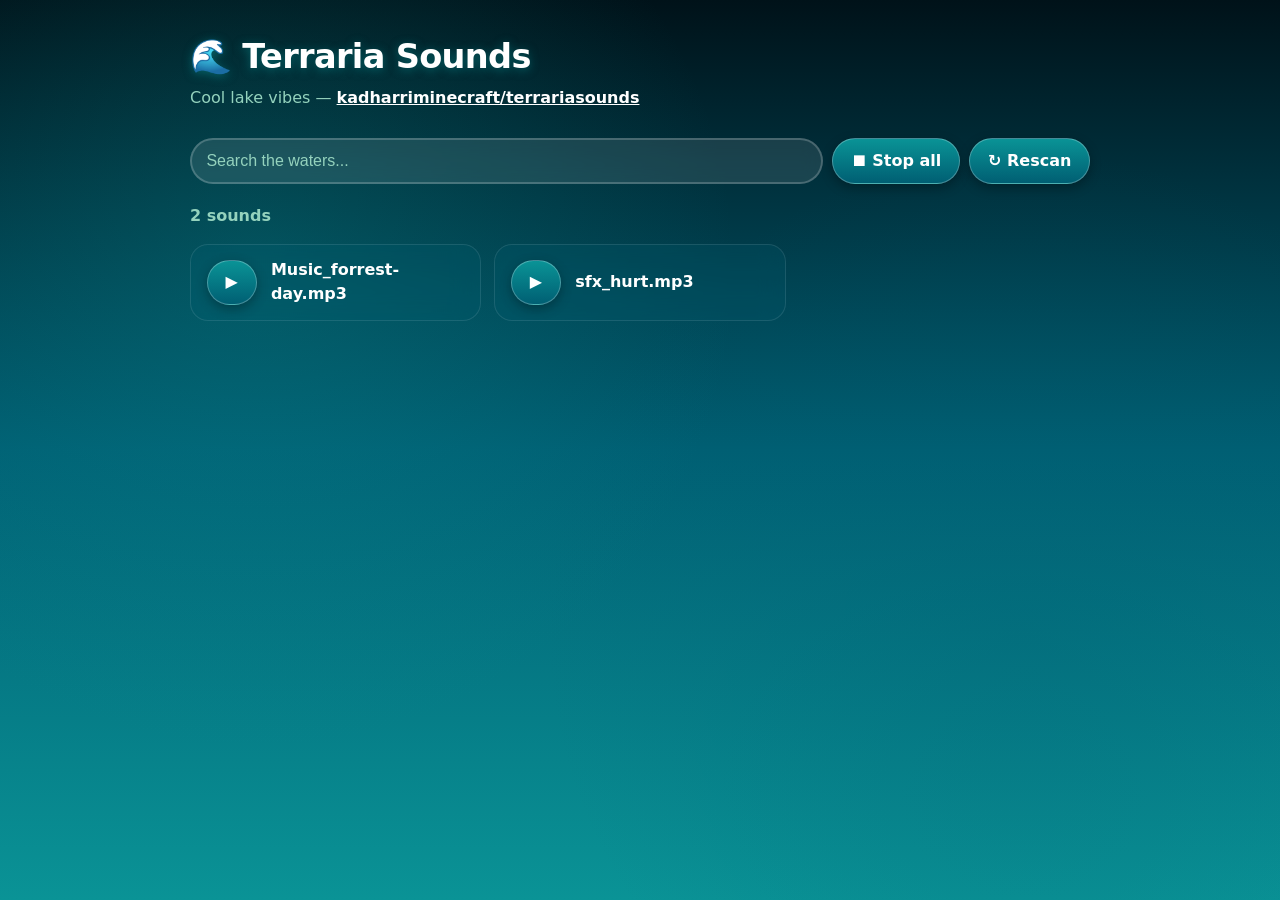
==== commit 7ec50144: "Change theme to Cool Lake (deep blue/teal with foam white accents)" ====
--- a/index.html
+++ b/index.html
@@ -3,149 +3,107 @@
 <head>
 <meta charset="utf-8">
 <meta name="viewport" content="width=device-width,initial-scale=1">
-<title>Terraria Sounds — Space Sound Board</title>
+<title>Terraria Sounds — Lake Sound Board</title>
 <style>
   :root {
     color-scheme: dark;
-    --void:   #05060f;
-    --ink:    #e8ecff;
-    --dim:    #8b93c0;
-    --cyan:   #5ee0ff;
-    --violet: #a06bff;
-    --magenta:#ff5fd0;
+    --lake-deep: #001219;
+    --lake-mid: #005f73;
+    --lake-light: #0a9396;
+    --lake-surface: #94d2bd;
+    --lake-foam: #ffffff;
+    --lake-accent: #ee9b00;
+    --text-main: #e9d8a6;
   }
   * { box-sizing: border-box; }
-  html, body { height: 100%; }
   body {
-    margin: 0; padding: 2.5rem 1.25rem 4rem;
+    margin: 0; padding: 2rem 1.25rem 4rem;
     font: 16px/1.5 system-ui, -apple-system, "Segoe UI", sans-serif;
-    color: var(--ink);
+    color: var(--text-main);
     min-height: 100vh;
-    background: radial-gradient(1200px 700px at 78% -12%, #2a1a5e 0%, transparent 60%),
-                radial-gradient(1000px 600px at 8% 4%, #123a63 0%, transparent 55%),
-                linear-gradient(180deg, #070818 0%, var(--void) 100%);
+    background:
+      radial-gradient(circle at 20% 30%, #0a939644, transparent 40%),
+      radial-gradient(circle at 80% 70%, #005f7344, transparent 40%),
+      linear-gradient(180deg, var(--lake-deep) 0%, var(--lake-mid) 50%, var(--lake-light) 100%);
     background-attachment: fixed;
-    overflow-x: hidden;
   }
-  /* starfield */
-  #stars { position: fixed; inset: 0; z-index: 0; pointer-events: none; }
-  .star {
-    position: absolute; top: 0; left: 0; border-radius: 50%;
-    background: #fff; opacity: .9;
-    animation: drift linear infinite, twinkle ease-in-out infinite alternate;
+  main { max-width: 900px; margin: 0 auto; }
+  h1 {
+    margin: 0 0 .25rem; font-size: 2.1rem; letter-spacing: -.02em;
+    color: var(--lake-foam); text-shadow: 0 2px 10px rgba(10,147,150,0.5);
   }
-  @keyframes drift { from { transform: translate(0,0); } to { transform: translateY(115vh); } }
-  @keyframes twinkle { from { opacity: .15; } to { opacity: 1; } }
-  main { position: relative; z-index: 1; max-width: 900px; margin: 0 auto; }
+  p.sub { margin: 0 0 1.75rem; color: var(--lake-surface); }
+  p.sub a { color: var(--lake-foam); font-weight: 600; text-decoration: underline; }
 
-  .eyebrow { margin: 0 0 .3rem; color: var(--cyan); font-size: .78rem; letter-spacing: .32em; text-transform: uppercase; }
-  h1 {
-    margin: 0 0 .35rem; font-size: 2.2rem; letter-spacing: -.02em; font-weight: 800;
-    background: linear-gradient(90deg, #fff 10%, var(--cyan) 45%, var(--violet) 75%, var(--magenta));
-    -webkit-background-clip: text; background-clip: text; color: transparent;
-    filter: drop-shadow(0 0 22px #7a5bff55);
+  .toolbar { display: flex; gap: .6rem; flex-wrap: wrap; margin-bottom: 1.25rem; }
+  input[type=search] {
+    flex: 1 1 220px; padding: .65rem .9rem; border-radius: 999px;
+    border: 2px solid #ffffff33; background: #ffffff1a; color: #fff;
+    font-size: 1rem; outline: none; backdrop-filter: blur(8px);
   }
-  p.sub { margin: 0 0 1.9rem; color: var(--dim); }
-  p.sub a { color: var(--cyan); text-decoration: none; border-bottom: 1px dotted #5ee0ff66; }
-  p.sub a:hover { color: #fff; }
+  input[type=search]::placeholder { color: var(--lake-surface); }
+  input[type=search]:focus { border-color: var(--lake-surface); background: #ffffff2a; }
 
-  .toolbar { display: flex; gap: .6rem; flex-wrap: wrap; margin-bottom: 1.3rem; }
-  input[type=search] {
-    flex: 1 1 220px; padding: .7rem 1rem; border-radius: 12px;
-    border: 1px solid #ffffff1f; background: #ffffff08; color: var(--ink);
-    font-size: 1rem; outline: none; transition: .2s;
+  button { font: inherit; cursor: pointer; font-weight: 600; }
+  .toolbar button, .card .play {
+    border: 1px solid #ffffff44; color: #fff;
+    background: linear-gradient(180deg, var(--lake-light), var(--lake-mid));
+    padding: .6rem 1.1rem; border-radius: 999px;
+    box-shadow: 0 4px 12px rgba(0,0,0,0.3);
+    transition: transform .12s, box-shadow .12s, filter .15s;
   }
-  input[type=search]::placeholder { color: #6b739c; }
-  input[type=search]:focus { border-color: var(--cyan); background: #5ee0ff12; box-shadow: 0 0 0 3px #5ee0ff22; }
+  .toolbar button:hover, .card .play:hover { filter: brightness(1.1); }
+  .toolbar button:active, .card .play:active { transform: translateY(2px); }
 
-  button { font: inherit; font-weight: 600; cursor: pointer; color: var(--ink); }
-  .toolbar button, .card .play {
-    border: 1px solid #ffffff26; background: linear-gradient(180deg, #ffffff14, #ffffff07);
-    padding: .6rem 1.05rem; border-radius: 12px; transition: .18s;
-    backdrop-filter: blur(6px);
+  .grid { display: grid; gap: .8rem; grid-template-columns: repeat(auto-fill, minmax(265px, 1fr)); }
+  .card {
+    background: rgba(0, 95, 115, 0.2); border: 1px solid rgba(255, 255, 255, 0.1);
+    border-radius: 18px; padding: .85rem 1rem; display: flex; align-items: center; gap: .9rem;
+    backdrop-filter: blur(12px); transition: .2s;
   }
-  .toolbar button:hover, .card .play:hover {
-    border-color: var(--cyan); color: #fff; background: #5ee0ff1f;
-    box-shadow: 0 0 18px #5ee0ff40;
+  .card:hover { background: rgba(0, 95, 115, 0.3); border-color: rgba(255, 255, 255, 0.2); }
+  .card.playing {
+    border-color: var(--lake-surface); background: rgba(148, 210, 189, 0.2);
+    box-shadow: 0 0 20px rgba(10, 147, 150, 0.4);
+    animation: ripple 2s ease-in-out infinite;
   }
-  .toolbar button:active, .card .play:active { transform: translateY(1px); }
-
-  .grid { display: grid; gap: .8rem; grid-template-columns: repeat(auto-fill, minmax(268px, 1fr)); }
-  .card {
-    position: relative; overflow: hidden;
-    background: linear-gradient(145deg, #141834 0%, #0a0c1e 100%);
-    border: 1px solid #ffffff17; border-radius: 16px;
-    padding: .9rem 1rem; display: flex; align-items: center; gap: .9rem;
-    transition: .2s;
+  @keyframes ripple {
+    0% { box-shadow: 0 0 0 0 rgba(148, 210, 189, 0.4); }
+    70% { box-shadow: 0 0 0 15px rgba(148, 210, 189, 0); }
+    100% { box-shadow: 0 0 0 0 rgba(148, 210, 189, 0); }
   }
-  .card:hover { border-color: #ffffff33; transform: translateY(-2px); }
-  .card.playing { border-color: var(--cyan); box-shadow: 0 0 0 1px #5ee0ff55, 0 0 30px #5ee0ff33; }
-  /* animated sweep on the playing card */
-  .card.playing::after {
-    content: ""; position: absolute; inset: 0;
-    background: linear-gradient(100deg, transparent 20%, #5ee0ff22 50%, transparent 80%);
-    background-size: 200% 100%;
-    animation: sweep 1.6s linear infinite;
-    pointer-events: none;
-  }
-  @keyframes sweep { from { background-position: 150% 0; } to { background-position: -50% 0; } }
+  .card .name { font-weight: 700; color: var(--lake-foam); word-break: break-word; }
+  .card .meta { color: var(--lake-surface); font-size: .8rem; }
   .card .play { flex: 0 0 auto; }
-  .card.playing .play { border-color: var(--cyan); color: #fff; background: #5ee0ff2b; }
-  .card .name { font-weight: 650; word-break: break-word; }
-  .card .meta { color: var(--dim); font-size: .8rem; }
-  .status { color: var(--dim); margin: 1.1rem 0; }
-  .dot { display: inline-block; width: 8px; height: 8px; border-radius: 50%; background: var(--dim); margin-right: .45rem; vertical-align: middle; }
-  .dot.on { background: var(--cyan); box-shadow: 0 0 10px var(--cyan); animation: pulse 1.1s ease-in-out infinite; }
-  @keyframes pulse { 50% { opacity: .35; } }
-  a { color: var(--cyan); }
+  .status { color: var(--lake-surface); margin: 1rem 0; font-weight: 600; }
+  a { color: var(--lake-surface); }
 </style>
 </head>
 <body>
-<div id="stars" aria-hidden="true"></div>
-
 <main>
-  <p class="eyebrow">Signal · Deep Space Audio</p>
-  <h1>Terraria Sounds</h1>
-  <p class="sub">Every audio file in <a href="https://github.com/kadharriminecraft/terrariasounds" target="_blank" rel="noopener">kadharriminecraft/terrariasounds</a>, playable in the browser.</p>
+  <h1>🌊 Terraria Sounds</h1>
+  <p class="sub">Cool lake vibes — <a href="https://github.com/kadharriminecraft/terrariasounds" target="_blank" rel="noopener">kadharriminecraft/terrariasounds</a></p>
 
   <div class="toolbar">
-    <input type="search" id="filter" placeholder="Filter sounds…" aria-label="Filter sounds">
-    <button id="stopAll" type="button">■ Stop all</button>
+    <input type="search" id="filter" placeholder="Search the waters..." aria-label="Filter sounds">
+    <button id="stopAll" type="button">⏹ Stop all</button>
     <button id="reload" type="button">↻ Rescan</button>
   </div>
 
-  <p class="status" id="status"><span class="dot" id="dot"></span>Loading…</p>
+  <p class="status" id="status">Loading...</p>
   <div class="grid" id="grid"></div>
 </main>
 
 <script>
-// --- starfield ---------------------------------------------------------
-const starsEl = document.getElementById("stars");
-for (let i = 0; i < 140; i++) {
-  const s = document.createElement("div");
-  const size = Math.random() * 2 + 1;
-  const dur = 20 + Math.random() * 60;
-  s.className = "star";
-  s.style.width = s.style.height = size + "px";
-  s.style.left = Math.random() * 100 + "vw";
-  s.style.top = (-Math.random() * 100) + "vh";
-  s.style.setProperty("animation-duration", dur + "s, " + (2 + Math.random() * 4) + "s");
-  s.style.animationDelay = -Math.random() * 60 + "s, 0s";
-  starsEl.appendChild(s);
-}
-
-// --- board -------------------------------------------------------------
 const OWNER = "kadharriminecraft", REPO = "terrariasounds", BRANCH = "main";
 const RAW = `https://raw.githubusercontent.com/${OWNER}/${REPO}/${BRANCH}/`;
-const AUDIO = /\.(mp3|wav|ogg|m4a|flac|aac|opus|weba)$/i;
+const AUDIO = /\\.(mp3|wav|ogg|m4a|flac|aac|opus|weba)$/i;
 
-// Fallback list, used if the GitHub API is unreachable (offline / rate-limited).
 const FALLBACK = ["Music_forrest-day.mp3", "sfx_hurt.mp3"];
 
 let items = [];
 const grid = document.getElementById("grid");
 const statusEl = document.getElementById("status");
-const dotEl = document.getElementById("dot");
 const filterEl = document.getElementById("filter");
 let current = null;
 
@@ -157,21 +115,14 @@
   return `${bytes.toFixed(bytes < 10 && i > 0 ? 1 : 0)} ${u[i]}`;
 }
 
-function setStatus(text, playing) {
-  statusEl.textContent = text;
-  const d = document.createElement("span");
-  d.className = "dot" + (playing ? " on" : "");
-  statusEl.prepend(d);
-}
-
 function render() {
   const q = filterEl.value.trim().toLowerCase();
   const shown = items.filter(f => f.name.toLowerCase().includes(q));
   grid.textContent = "";
   for (const f of shown) grid.appendChild(card(f));
-  setStatus(shown.length
-    ? `${shown.length} sound${shown.length === 1 ? "" : "s"} in orbit`
-    : "No signals found.", !!current);
+  statusEl.textContent = shown.length
+    ? `${shown.length} sound${shown.length === 1 ? "" : "s"}`
+    : "No sounds found.";
 }
 
 function card(file) {
@@ -182,7 +133,6 @@
   btn.className = "play";
   btn.type = "button";
   btn.textContent = "▶";
-  btn.setAttribute("aria-label", "Play " + file.name);
 
   const info = document.createElement("div");
   const name = document.createElement("div");
@@ -198,33 +148,22 @@
   return el;
 }
 
-function stop() {
-  if (current) { current.audio.pause(); current.btn.textContent = "▶"; current.card.classList.remove("playing"); current = null; }
-  setStatus(`${items.length} sound${items.length === 1 ? "" : "s"} in orbit`, false);
-}
-
 function play(el, file, btn) {
-  if (current) { current.audio.pause(); current.btn.textContent = "▶"; current.card.classList.remove("playing"); }
+  if (current) { current.audio.pause(); current.card.classList.remove("playing"); }
   const audio = new Audio(file.url);
   audio.preload = "none";
-  btn.textContent = "❚❚";
+  btn.textContent = "⏸";
   el.classList.add("playing");
   current = { audio, card: el, btn };
-  setStatus("Now playing: " + file.name, true);
-  audio.addEventListener("ended", stop);
-  audio.addEventListener("error", () => {
-    stop();
-    setStatus(`Couldn't play ${file.name} — file may be empty or missing.`, false);
-  });
+  audio.addEventListener("ended", () => { btn.textContent = "▶"; el.classList.remove("playing"); });
   audio.play().catch(err => {
-    stop();
-    setStatus(`Couldn't play ${file.name}: ${err.message}`, false);
+    statusEl.textContent = `Couldn't play ${file.name}: ${err.message}`;
+    btn.textContent = "▶"; el.classList.remove("playing");
   });
 }
 
 async function scan() {
-  stop();
-  setStatus("Scanning the repo…", false);
+  statusEl.textContent = "Loading...";
   try {
     const res = await fetch(`https://api.github.com/repos/${OWNER}/${REPO}/git/trees/${BRANCH}?recursive=1`,
       { headers: { Accept: "application/vnd.github+json" } });
@@ -242,9 +181,11 @@
 
 filterEl.addEventListener("input", render);
 document.getElementById("reload").addEventListener("click", scan);
-document.getElementById("stopAll").addEventListener("click", stop);
+document.getElementById("stopAll").addEventListener("click", () => {
+  if (current) { current.audio.pause(); current.btn.textContent = "▶"; current.card.classList.remove("playing"); current = null; }
+});
 
 scan();
 </script>
 </body>
-</html>
+</html>
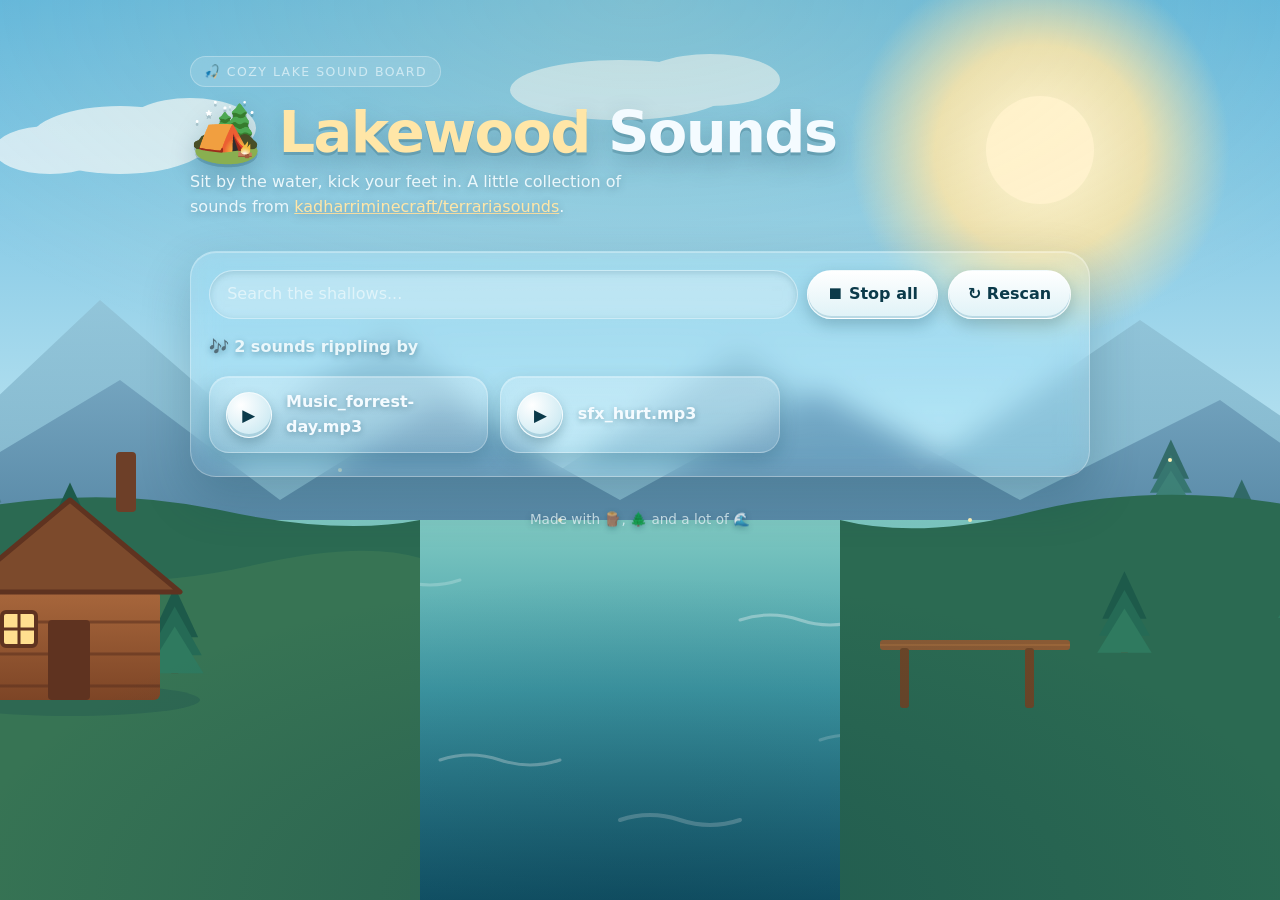
==== commit b0d49456: "Lake-themed index.html, remove iTunes page" ====
--- a/index.html
+++ b/index.html
@@ -3,102 +3,319 @@
 <head>
 <meta charset="utf-8">
 <meta name="viewport" content="width=device-width,initial-scale=1">
-<title>Terraria Sounds — Lake Sound Board</title>
+<title>Lakewood Sounds — a cozy sound board</title>
 <style>
   :root {
     color-scheme: dark;
-    --lake-deep: #001219;
-    --lake-mid: #005f73;
-    --lake-light: #0a9396;
-    --lake-surface: #94d2bd;
-    --lake-foam: #ffffff;
-    --lake-accent: #ee9b00;
-    --text-main: #e9d8a6;
+    --ink: #f4fbff;
+    --mist: #cfe9f2;
+    --glass: rgba(255,255,255,0.14);
+    --glass-2: rgba(255,255,255,0.22);
+    --edge: rgba(255,255,255,0.28);
+    --pine-1: #1d5a4a;
+    --pine-2: #2f7a5f;
+    --glow: #ffe6a7;
   }
   * { box-sizing: border-box; }
+  html, body { height: 100%; }
   body {
-    margin: 0; padding: 2rem 1.25rem 4rem;
-    font: 16px/1.5 system-ui, -apple-system, "Segoe UI", sans-serif;
-    color: var(--text-main);
+    margin: 0;
+    font: 16px/1.55 "Trebuchet MS", "Segoe UI", system-ui, sans-serif;
+    color: var(--ink);
     min-height: 100vh;
-    background:
-      radial-gradient(circle at 20% 30%, #0a939644, transparent 40%),
-      radial-gradient(circle at 80% 70%, #005f7344, transparent 40%),
-      linear-gradient(180deg, var(--lake-deep) 0%, var(--lake-mid) 50%, var(--lake-light) 100%);
+    background: linear-gradient(180deg, #7ec8e3 0%, #bfe6f2 38%, #e9f7fb 60%, #9fd3c6 100%);
     background-attachment: fixed;
-  }
-  main { max-width: 900px; margin: 0 auto; }
+    overflow-x: hidden;
+  }
+
+  /* ---------- scene ---------- */
+  .scene { position: fixed; inset: 0; z-index: -2; }
+  .scene svg { width: 100%; height: 100%; display: block; }
+  .haze { position: fixed; inset: 0; z-index: -1; pointer-events: none;
+    background: radial-gradient(120% 80% at 50% 0%, #ffe6a733, transparent 55%),
+                radial-gradient(90% 60% at 50% 100%, #0b3a4a55, transparent 60%);
+  }
+
+  /* sun glow pulse */
+  .sun { animation: breathe 6s ease-in-out infinite; transform-origin: 78% 16%; }
+  @keyframes breathe { 0%,100% { opacity:.85; } 50% { opacity:1; } }
+  .drift { animation: drift 18s ease-in-out infinite alternate; }
+  @keyframes drift { from { transform: translateX(-14px); } to { transform: translateX(14px); } }
+  .firefly { animation: flicker 4s ease-in-out infinite; }
+  .firefly:nth-child(2n) { animation-duration: 5.4s; animation-delay: -1.2s; }
+  .firefly:nth-child(3n) { animation-duration: 3.4s; animation-delay: -2.4s; }
+  @keyframes flicker { 0%,100% { opacity:.15; r:1.6; } 50% { opacity:.9; r:2.6; } }
+  .ripple { animation: ripple 5s linear infinite; }
+  .ripple.r2 { animation-duration: 7s; animation-delay: -2s; }
+  .ripple.r3 { animation-duration: 9s; animation-delay: -4s; }
+  @keyframes ripple { from { transform: translateX(-6%); } to { transform: translateX(6%); } }
+  .sway { transform-origin: bottom center; animation: sway 6s ease-in-out infinite alternate; }
+  .sway.s2 { animation-duration: 7.5s; animation-delay: -1.5s; }
+  .sway.s3 { animation-duration: 5.4s; animation-delay: -3s; }
+  @keyframes sway { from { transform: rotate(-1.4deg); } to { transform: rotate(1.4deg); } }
+  .cabin-glow { animation: lamp 3.5s ease-in-out infinite alternate; }
+  @keyframes lamp { from { opacity:.75; } to { opacity:1; } }
+  .cloud { animation: cloud 60s linear infinite; }
+  .cloud.c2 { animation-duration: 95s; animation-delay: -30s; }
+  @keyframes cloud { from { transform: translateX(-30%); } to { transform: translateX(130%); } }
+
+  /* ---------- content ---------- */
+  main { max-width: 940px; margin: 0 auto; padding: 3.5rem 1.25rem 5rem; }
+  .badge {
+    display: inline-flex; align-items: center; gap: .5rem;
+    padding: .3rem .8rem; border-radius: 999px; font-size: .78rem; letter-spacing: .12em;
+    text-transform: uppercase; background: var(--glass); border: 1px solid var(--edge);
+    backdrop-filter: blur(10px); color: var(--mist); margin-bottom: 1rem;
+  }
   h1 {
-    margin: 0 0 .25rem; font-size: 2.1rem; letter-spacing: -.02em;
-    color: var(--lake-foam); text-shadow: 0 2px 10px rgba(10,147,150,0.5);
-  }
-  p.sub { margin: 0 0 1.75rem; color: var(--lake-surface); }
-  p.sub a { color: var(--lake-foam); font-weight: 600; text-decoration: underline; }
-
-  .toolbar { display: flex; gap: .6rem; flex-wrap: wrap; margin-bottom: 1.25rem; }
+    margin: 0 0 .4rem; font-size: clamp(2.3rem, 6vw, 3.6rem); line-height: 1.05;
+    letter-spacing: -.03em;
+    text-shadow: 0 3px 0 #0b3a4a33, 0 10px 26px #0b3a4a44;
+  }
+  h1 span { color: var(--glow); }
+  p.sub { margin: 0 0 2rem; max-width: 46ch; color: #eaf7fb; text-shadow: 0 2px 8px #0b3a4a55; }
+  p.sub a { color: var(--glow); }
+
+  .panel {
+    background: linear-gradient(180deg, #ffffff26, #ffffff12);
+    border: 1px solid var(--edge);
+    border-radius: 26px;
+    padding: 1.1rem 1.1rem 1.4rem;
+    box-shadow: 0 20px 50px #0b3a4a3d, inset 0 1px 0 #ffffff4d;
+    backdrop-filter: blur(14px) saturate(1.2);
+  }
+
+  .toolbar { display: flex; gap: .6rem; flex-wrap: wrap; margin-bottom: 1rem; }
   input[type=search] {
-    flex: 1 1 220px; padding: .65rem .9rem; border-radius: 999px;
-    border: 2px solid #ffffff33; background: #ffffff1a; color: #fff;
-    font-size: 1rem; outline: none; backdrop-filter: blur(8px);
-  }
-  input[type=search]::placeholder { color: var(--lake-surface); }
-  input[type=search]:focus { border-color: var(--lake-surface); background: #ffffff2a; }
-
-  button { font: inherit; cursor: pointer; font-weight: 600; }
-  .toolbar button, .card .play {
-    border: 1px solid #ffffff44; color: #fff;
-    background: linear-gradient(180deg, var(--lake-light), var(--lake-mid));
-    padding: .6rem 1.1rem; border-radius: 999px;
-    box-shadow: 0 4px 12px rgba(0,0,0,0.3);
+    flex: 1 1 220px; padding: .7rem 1.1rem; border-radius: 999px;
+    border: 1px solid var(--edge); background: #ffffff2e; color: #fff;
+    font: inherit; font-size: 1rem; outline: none; backdrop-filter: blur(8px);
+    box-shadow: inset 0 2px 6px #0b3a4a26;
+  }
+  input[type=search]::placeholder { color: #eaf7fbc9; }
+  input[type=search]:focus { background: #ffffff3d; border-color: #ffffff8c; }
+
+  button { font: inherit; font-weight: 700; cursor: pointer; color: #0b3a4a; }
+  .toolbar button {
+    border: 1px solid #ffffff8c; border-radius: 999px; padding: .65rem 1.2rem;
+    background: linear-gradient(180deg, #ffffff, #dff2f7);
+    box-shadow: 0 6px 16px #0b3a4a40, inset 0 -2px 0 #b9d9e4;
     transition: transform .12s, box-shadow .12s, filter .15s;
   }
-  .toolbar button:hover, .card .play:hover { filter: brightness(1.1); }
-  .toolbar button:active, .card .play:active { transform: translateY(2px); }
-
-  .grid { display: grid; gap: .8rem; grid-template-columns: repeat(auto-fill, minmax(265px, 1fr)); }
+  .toolbar button:hover { filter: brightness(1.04); transform: translateY(-2px); }
+  .toolbar button:active { transform: translateY(1px); }
+
+  .status { margin: .2rem 0 1rem; font-weight: 700; color: #eaf7fb; text-shadow: 0 2px 6px #0b3a4a66; }
+
+  .grid { display: grid; gap: .8rem; grid-template-columns: repeat(auto-fill, minmax(270px, 1fr)); }
   .card {
-    background: rgba(0, 95, 115, 0.2); border: 1px solid rgba(255, 255, 255, 0.1);
-    border-radius: 18px; padding: .85rem 1rem; display: flex; align-items: center; gap: .9rem;
-    backdrop-filter: blur(12px); transition: .2s;
-  }
-  .card:hover { background: rgba(0, 95, 115, 0.3); border-color: rgba(255, 255, 255, 0.2); }
+    display: flex; align-items: center; gap: .9rem;
+    padding: .8rem 1rem; border-radius: 20px;
+    background: linear-gradient(180deg, #ffffff2b, #ffffff12);
+    border: 1px solid var(--edge);
+    box-shadow: 0 8px 20px #0b3a4a33, inset 0 1px 0 #ffffff40;
+    backdrop-filter: blur(12px);
+    transition: transform .18s, box-shadow .18s, background .2s;
+  }
+  .card:hover { transform: translateY(-3px); background: linear-gradient(180deg, #ffffff3d, #ffffff1c); }
   .card.playing {
-    border-color: var(--lake-surface); background: rgba(148, 210, 189, 0.2);
-    box-shadow: 0 0 20px rgba(10, 147, 150, 0.4);
-    animation: ripple 2s ease-in-out infinite;
+    background: linear-gradient(180deg, #ffe6a755, #ffd98a2b);
+    border-color: #ffe6a7cc;
+    animation: ripple 2.2s ease-out infinite;
   }
   @keyframes ripple {
-    0% { box-shadow: 0 0 0 0 rgba(148, 210, 189, 0.4); }
-    70% { box-shadow: 0 0 0 15px rgba(148, 210, 189, 0); }
-    100% { box-shadow: 0 0 0 0 rgba(148, 210, 189, 0); }
-  }
-  .card .name { font-weight: 700; color: var(--lake-foam); word-break: break-word; }
-  .card .meta { color: var(--lake-surface); font-size: .8rem; }
-  .card .play { flex: 0 0 auto; }
-  .status { color: var(--lake-surface); margin: 1rem 0; font-weight: 600; }
-  a { color: var(--lake-surface); }
+    0% { box-shadow: 0 0 0 0 #ffe6a766, 0 8px 20px #0b3a4a33; }
+    70% { box-shadow: 0 0 0 16px #ffe6a700, 0 8px 20px #0b3a4a33; }
+    100% { box-shadow: 0 0 0 0 #ffe6a700, 0 8px 20px #0b3a4a33; }
+  }
+  .card .play {
+    flex: 0 0 auto; width: 46px; height: 46px; border-radius: 50%;
+    border: 1px solid #ffffffb3; font-size: 1.05rem; color: #0b3a4a;
+    background: radial-gradient(circle at 32% 28%, #ffffff, #bfe4ef);
+    box-shadow: 0 5px 12px #0b3a4a47, inset 0 -3px 0 #a9d0de;
+    display: grid; place-items: center;
+    transition: transform .12s, filter .15s;
+  }
+  .card .play:hover { filter: brightness(1.06); transform: scale(1.07); }
+  .card .play:active { transform: scale(.95); }
+  .card .name { font-weight: 800; word-break: break-word; text-shadow: 0 2px 6px #0b3a4a55; }
+  .card .meta { font-size: .8rem; color: #dff2f8; }
+
+  footer { margin-top: 2rem; text-align: center; font-size: .85rem; color: #eaf7fbc9; text-shadow: 0 2px 6px #0b3a4a55; }
+  footer a { color: var(--glow); }
+
+  @media (prefers-reduced-motion: reduce) { * { animation: none !important; } }
 </style>
 </head>
 <body>
+
+<div class="scene" aria-hidden="true">
+<svg viewBox="0 0 1440 900" preserveAspectRatio="xMidYMid slice">
+  <defs>
+    <linearGradient id="sky" x1="0" y1="0" x2="0" y2="1">
+      <stop offset="0%" stop-color="#5fb6dd"/><stop offset="55%" stop-color="#bfe6f2"/><stop offset="100%" stop-color="#f6f0d8"/>
+    </linearGradient>
+    <linearGradient id="water" x1="0" y1="0" x2="0" y2="1">
+      <stop offset="0%" stop-color="#7fc9c2"/><stop offset="45%" stop-color="#3f9aa6"/><stop offset="100%" stop-color="#12556a"/>
+    </linearGradient>
+    <linearGradient id="m1" x1="0" y1="0" x2="0" y2="1"><stop offset="0%" stop-color="#8fc0d4"/><stop offset="100%" stop-color="#6ea6bf"/></linearGradient>
+    <linearGradient id="m2" x1="0" y1="0" x2="0" y2="1"><stop offset="0%" stop-color="#6f9fbb"/><stop offset="100%" stop-color="#4f7f9e"/></linearGradient>
+    <radialGradient id="sunG"><stop offset="0%" stop-color="#fff8dc"/><stop offset="55%" stop-color="#ffe6a7" stop-opacity=".85"/><stop offset="100%" stop-color="#ffe6a7" stop-opacity="0"/></radialGradient>
+    <linearGradient id="cbody" x1="0" y1="0" x2="0" y2="1"><stop offset="0%" stop-color="#a8673c"/><stop offset="100%" stop-color="#7d4526"/></linearGradient>
+    <g id="pine">
+      <rect x="-4" y="0" width="8" height="18" fill="#5b3a22"/>
+      <path d="M0 -78 L26 -22 H-26Z" fill="#1d5a4a"/>
+      <path d="M0 -56 L30 -2 H-30Z" fill="#256a55"/>
+      <path d="M0 -34 L32 18 H-32Z" fill="#2f7a5f"/>
+    </g>
+  </defs>
+
+  <rect width="1440" height="900" fill="url(#sky)"/>
+
+  <!-- sun -->
+  <g class="sun">
+    <circle cx="1120" cy="150" r="190" fill="url(#sunG)"/>
+    <circle cx="1120" cy="150" r="54" fill="#fff3cf"/>
+  </g>
+
+  <!-- clouds -->
+  <g class="cloud" fill="#ffffff" opacity=".65">
+    <ellipse cx="200" cy="140" rx="90" ry="34"/><ellipse cx="270" cy="128" rx="66" ry="30"/><ellipse cx="130" cy="150" rx="56" ry="24"/>
+  </g>
+  <g class="cloud c2" fill="#ffffff" opacity=".5">
+    <ellipse cx="700" cy="90" rx="110" ry="30"/><ellipse cx="790" cy="80" rx="70" ry="26"/>
+  </g>
+
+  <!-- far mountains -->
+  <path class="drift" d="M0 470 L180 300 L330 430 L470 330 L640 470 L820 350 L1000 470 L1220 320 L1440 470 V520 H0Z" fill="url(#m1)" opacity=".75"/>
+  <path class="drift" d="M0 500 L200 380 L360 500 L520 400 L700 500 L900 390 L1100 500 L1300 400 L1440 500 V540 H0Z" fill="url(#m2)" opacity=".85"/>
+
+  <!-- far treeline -->
+  <g class="drift" opacity=".7">
+    <use href="#pine" x="60" y="520" transform="scale(0.8) translate(15 130)"/>
+    <use href="#pine" x="150" y="520" transform="scale(0.9) translate(17 116)"/>
+    <use href="#pine" x="1320" y="520" transform="scale(0.85) translate(235 122)"/>
+    <use href="#pine" x="1390" y="520" transform="scale(0.7) translate(397 186)"/>
+  </g>
+
+  <!-- water -->
+  <rect y="520" width="1440" height="380" fill="url(#water)"/>
+  <g fill="none" stroke="#ffffff" stroke-linecap="round">
+    <g class="ripple" opacity=".35">
+      <path d="M40 600 q30 -10 60 0 t60 0" stroke-width="4"/><path d="M300 660 q30 -10 60 0 t60 0" stroke-width="3"/>
+      <path d="M820 620 q30 -10 60 0 t60 0" stroke-width="3"/><path d="M1150 700 q30 -10 60 0 t60 0" stroke-width="4"/>
+      <path d="M520 760 q30 -10 60 0 t60 0" stroke-width="3"/>
+    </g>
+    <g class="ripple r2" opacity=".28">
+      <path d="M150 700 q30 -10 60 0 t60 0" stroke-width="3"/><path d="M700 820 q30 -10 60 0 t60 0" stroke-width="4"/>
+      <path d="M1000 560 q30 -10 60 0 t60 0" stroke-width="3"/>
+    </g>
+    <g class="ripple r3" opacity=".22">
+      <path d="M420 580 q30 -10 60 0 t60 0" stroke-width="3"/><path d="M900 740 q30 -10 60 0 t60 0" stroke-width="3"/>
+      <path d="M1250 600 q30 -10 60 0 t60 0" stroke-width="4"/>
+    </g>
+  </g>
+  <!-- sun reflection -->
+  <g opacity=".35" fill="#ffe6a7">
+    <ellipse class="ripple" cx="1120" cy="580" rx="60" ry="7"/>
+    <ellipse class="ripple r2" cx="1120" cy="620" rx="42" ry="6"/>
+    <ellipse class="ripple r3" cx="1120" cy="665" rx="26" ry="5"/>
+  </g>
+
+  <!-- left shore -->
+  <g class="drift">
+    <path d="M0 520 q160 -40 300 -10 q120 26 200 10 V900 H0Z" fill="#2b6a52"/>
+    <path d="M0 560 q180 40 330 6 q110 -26 170 -8 V900 H0Z" fill="#3c7a56" opacity=".7"/>
+  </g>
+  <!-- right shore -->
+  <g class="drift">
+    <path d="M1440 520 q-180 -46 -330 -8 q-110 28 -190 8 V900 H1440Z" fill="#2b6a52"/>
+  </g>
+
+  <!-- trees on left -->
+  <g class="sway">
+    <use href="#pine" x="60" y="600"/>
+  </g>
+  <g class="sway s2">
+    <use href="#pine" x="150" y="640" transform="scale(1.2) translate(-25 -160)"/>
+  </g>
+  <g class="sway s3">
+    <use href="#pine" x="255" y="610" transform="scale(0.9) translate(28 120)"/>
+  </g>
+  <!-- trees on right -->
+  <g class="sway s2">
+    <use href="#pine" x="1390" y="600"/>
+  </g>
+  <g class="sway">
+    <use href="#pine" x="1300" y="640" transform="scale(1.2) translate(-87 -160)"/>
+  </g>
+  <g class="sway s3">
+    <use href="#pine" x="1205" y="610" transform="scale(0.85) translate(212 140)"/>
+  </g>
+
+  <!-- cabin on left shore -->
+  <g class="sway s2">
+    <ellipse cx="150" cy="700" rx="130" ry="16" fill="#0b3a4a33"/>
+    <rect x="60" y="590" width="180" height="110" rx="6" fill="url(#cbody)"/>
+    <g stroke="#5f3320" stroke-width="3" opacity=".6">
+      <path d="M60 622 H240"/><path d="M60 654 H240"/><path d="M60 686 H240"/>
+    </g>
+    <path d="M40 592 L150 500 L260 592 Z" fill="#7c4a2c"/>
+    <path d="M40 592 L150 500 L260 592 Z" fill="none" stroke="#5f3320" stroke-width="5" stroke-linejoin="round"/>
+    <rect x="196" y="452" width="20" height="60" rx="4" fill="#6d3f28"/>
+    <rect x="128" y="620" width="42" height="80" rx="4" fill="#5f3320"/>
+    <rect x="82" y="612" width="34" height="34" rx="4" class="cabin-glow" fill="#ffdf8f" stroke="#5f3320" stroke-width="4"/>
+    <path d="M82 629 H116 M99 612 V646" stroke="#5f3320" stroke-width="3"/>
+  </g>
+
+  <!-- dock -->
+  <g>
+    <rect x="960" y="640" width="190" height="10" rx="3" fill="#8a5a34"/>
+    <g fill="#6d4526">
+      <rect x="980" y="648" width="9" height="60" rx="3"/>
+      <rect x="1105" y="648" width="9" height="60" rx="3"/>
+    </g>
+    <g stroke="#a9713f" stroke-width="2" opacity=".5">
+      <path d="M960 645 H1150"/>
+    </g>
+  </g>
+
+  <!-- fireflies -->
+  <g fill="#fff2b8">
+    <circle class="firefly" cx="420" cy="470" r="2"/>
+    <circle class="firefly" cx="640" cy="520" r="2"/>
+    <circle class="firefly" cx="880" cy="440" r="2"/>
+    <circle class="firefly" cx="1050" cy="520" r="2"/>
+    <circle class="firefly" cx="1250" cy="460" r="2"/>
+  </g>
+</svg>
+</div>
+<div class="haze"></div>
+
 <main>
-  <h1>🌊 Terraria Sounds</h1>
-  <p class="sub">Cool lake vibes — <a href="https://github.com/kadharriminecraft/terrariasounds" target="_blank" rel="noopener">kadharriminecraft/terrariasounds</a></p>
-
-  <div class="toolbar">
-    <input type="search" id="filter" placeholder="Search the waters..." aria-label="Filter sounds">
-    <button id="stopAll" type="button">⏹ Stop all</button>
-    <button id="reload" type="button">↻ Rescan</button>
+  <span class="badge">🎣 cozy lake sound board</span>
+  <h1>🏕️ <span>Lakewood</span> Sounds</h1>
+  <p class="sub">Sit by the water, kick your feet in. A little collection of sounds from
+    <a href="https://github.com/kadharriminecraft/terrariasounds" target="_blank" rel="noopener">kadharriminecraft/terrariasounds</a>.</p>
+
+  <div class="panel">
+    <div class="toolbar">
+      <input type="search" id="filter" placeholder="Search the shallows..." aria-label="Filter sounds">
+      <button id="stopAll" type="button">⏹ Stop all</button>
+      <button id="reload" type="button">↻ Rescan</button>
+    </div>
+
+    <p class="status" id="status">Warming up the campfire…</p>
+    <div class="grid" id="grid"></div>
   </div>
 
-  <p class="status" id="status">Loading...</p>
-  <div class="grid" id="grid"></div>
+  <footer>Made with 🪵, 🌲 and a lot of 🌊</footer>
 </main>
 
 <script>
 const OWNER = "kadharriminecraft", REPO = "terrariasounds", BRANCH = "main";
 const RAW = `https://raw.githubusercontent.com/${OWNER}/${REPO}/${BRANCH}/`;
-const AUDIO = /\\.(mp3|wav|ogg|m4a|flac|aac|opus|weba)$/i;
-
+const AUDIO = /\.(mp3|wav|ogg|m4a|flac|aac|opus|weba)$/i;
 const FALLBACK = ["Music_forrest-day.mp3", "sfx_hurt.mp3"];
 
 let items = [];
@@ -121,8 +338,8 @@
   grid.textContent = "";
   for (const f of shown) grid.appendChild(card(f));
   statusEl.textContent = shown.length
-    ? `${shown.length} sound${shown.length === 1 ? "" : "s"}`
-    : "No sounds found.";
+    ? `🎶 ${shown.length} sound${shown.length === 1 ? "" : "s"} rippling by`
+    : "Nothing floating here — try another search.";
 }
 
 function card(file) {
@@ -133,6 +350,7 @@
   btn.className = "play";
   btn.type = "button";
   btn.textContent = "▶";
+  btn.setAttribute("aria-label", "Play " + file.name);
 
   const info = document.createElement("div");
   const name = document.createElement("div");
@@ -149,7 +367,7 @@
 }
 
 function play(el, file, btn) {
-  if (current) { current.audio.pause(); current.card.classList.remove("playing"); }
+  if (current) { current.audio.pause(); current.card.classList.remove("playing"); current.btn.textContent = "▶"; }
   const audio = new Audio(file.url);
   audio.preload = "none";
   btn.textContent = "⏸";
@@ -163,7 +381,7 @@
 }
 
 async function scan() {
-  statusEl.textContent = "Loading...";
+  statusEl.textContent = "Casting a line…";
   try {
     const res = await fetch(`https://api.github.com/repos/${OWNER}/${REPO}/git/trees/${BRANCH}?recursive=1`,
       { headers: { Accept: "application/vnd.github+json" } });
@@ -188,4 +406,4 @@
 scan();
 </script>
 </body>
-</html>+</html>
